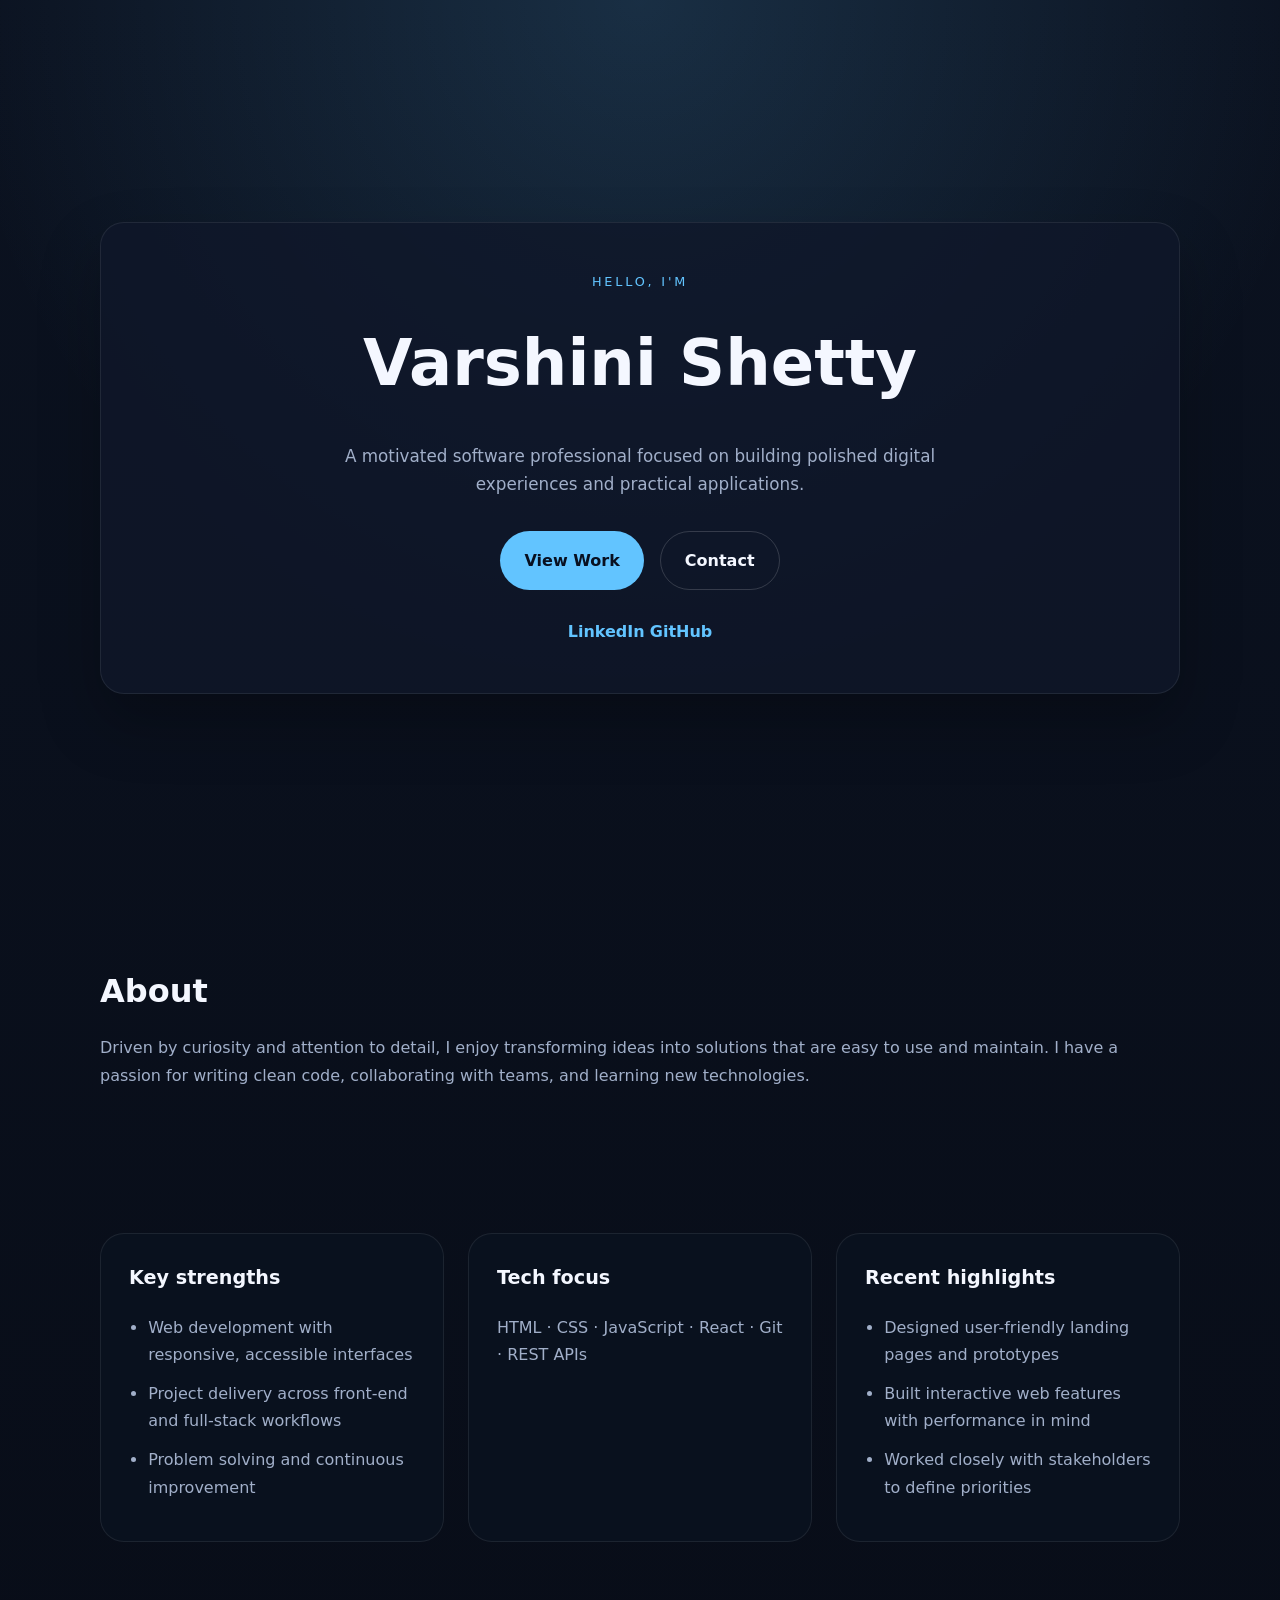
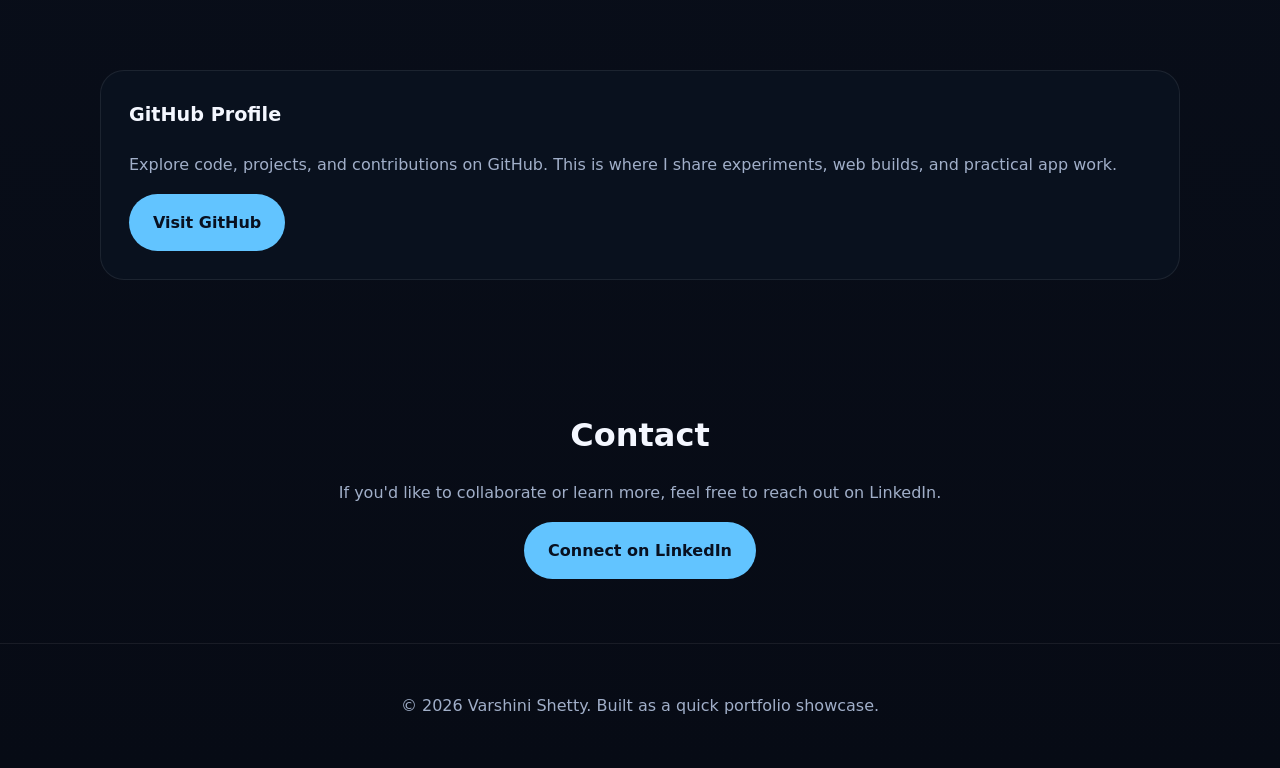
==== index.html @ b41bfc90 "Initial portfolio site" ====
<!DOCTYPE html>
<html lang="en">
<head>
  <meta charset="UTF-8" />
  <meta name="viewport" content="width=device-width, initial-scale=1.0" />
  <title>Varshini Shetty | Portfolio</title>
  <link rel="stylesheet" href="styles.css" />
</head>
<body>
  <header class="hero">
    <div class="container hero-content">
      <p class="eyebrow">Hello, I'm</p>
      <h1>Varshini Shetty</h1>
      <p class="hero-text">A motivated software professional focused on building polished digital experiences and practical applications.</p>
      <div class="hero-actions">
        <a class="button" href="#work">View Work</a>
        <a class="button button-secondary" href="#contact">Contact</a>
      </div>
      <div class="social-links">
        <a href="https://www.linkedin.com/in/varshini-shetty-b81585377/" target="_blank" rel="noreferrer">LinkedIn</a>
        <a href="https://github.com/varshinisd25-vsd" target="_blank" rel="noreferrer">GitHub</a>
      </div>
    </div>
  </header>
  <main>
    <section id="about" class="section container">
      <div class="Section-heading">
        <h2>About</h2>
      </div>
      <p>Driven by curiosity and attention to detail, I enjoy transforming ideas into solutions that are easy to use and maintain. I have a passion for writing clean code, collaborating with teams, and learning new technologies.</p>
    </section>
    <section id="work" class="section container card-grid">
      <div class="card">
        <h3>Key strengths</h3>
        <ul>
          <li>Web development with responsive, accessible interfaces</li>
          <li>Project delivery across front-end and full-stack workflows</li>
          <li>Problem solving and continuous improvement</li>
        </ul>
      </div>
      <div class="card">
        <h3>Tech focus</h3>
        <p>HTML · CSS · JavaScript · React · Git · REST APIs</p>
      </div>
      <div class="card">
        <h3>Recent highlights</h3>
        <ul>
          <li>Designed user-friendly landing pages and prototypes</li>
          <li>Built interactive web features with performance in mind</li>
          <li>Worked closely with stakeholders to define priorities</li>
        </ul>
      </div>
    </section>
    <section id="github" class="section container card-grid">
      <div class="card">
        <h3>GitHub Profile</h3>
        <p>Explore code, projects, and contributions on GitHub. This is where I share experiments, web builds, and practical app work.</p>
        <a class="button" href="https://github.com/varshinisd25-vsd" target="_blank" rel="noreferrer">Visit GitHub</a>
      </div>
    </section>
    <section id="contact" class="section container contact-section">
      <h2>Contact</h2>
      <p>If you'd like to collaborate or learn more, feel free to reach out on LinkedIn.</p>
      <a class="button" href="https://www.linkedin.com/in/varshini-shetty-b81585377/" target="_blank" rel="noreferrer">Connect on LinkedIn</a>
    </section>
  </main>
  <footer class="footer">
    <div class="container footer-content">
      <p>© 2026 Varshini Shetty. Built as a quick portfolio showcase.</p>
    </div>
  </footer>
</body>
</html>
---- styles.css ----
:root {
  --bg: #0b1220;
  --surface: #111b33;
  --surface-strong: #152245;
  --text: #f4f7ff;
  --muted: #a1afc9;
  --accent: #62c4ff;
  --radius: 24px;
  --shadow: 0 28px 60px rgba(0, 0, 0, 0.25);
}

* {
  box-sizing: border-box;
}

body {
  margin: 0;
  font-family: Inter, system-ui, -apple-system, BlinkMacSystemFont, "Segoe UI", sans-serif;
  background: radial-gradient(circle at top, rgba(98, 196, 255, 0.16), transparent 28%),
    linear-gradient(180deg, #0b1220 0%, #070b15 100%);
  color: var(--text);
  line-height: 1.7;
}

img {
  max-width: 100%;
}

.container {
  width: min(1080px, calc(100% - 2rem));
  margin: 0 auto;
}

.hero {
  min-height: 100vh;
  padding: 4rem 0 3rem;
  display: grid;
  place-items: center;
}

.hero-content {
  text-align: center;
  padding: 3rem 2rem;
  border: 1px solid rgba(255, 255, 255, 0.08);
  border-radius: var(--radius);
  background: rgba(15, 23, 42, 0.8);
  box-shadow: var(--shadow);
}

.eyebrow {
  margin: 0 0 1rem;
  color: var(--accent);
  text-transform: uppercase;
  letter-spacing: 0.22em;
  font-size: 0.8rem;
}

h1 {
  margin: 0;
  font-size: clamp(2.8rem, 5vw, 4.5rem);
}

.hero-text {
  max-width: 40rem;
  margin: 1.5rem auto 2rem;
  color: var(--muted);
  font-size: 1.05rem;
}

.hero-actions {
  display: flex;
  flex-wrap: wrap;
  justify-content: center;
  gap: 1rem;
}

.button {
  display: inline-flex;
  align-items: center;
  justify-content: center;
  padding: 0.95rem 1.5rem;
  border-radius: 999px;
  background: var(--accent);
  color: #081020;
  font-weight: 700;
  text-decoration: none;
  transition: transform 0.2s ease, box-shadow 0.2s ease;
}

.button:hover {
  transform: translateY(-1px);
  box-shadow: 0 18px 30px rgba(98, 196, 255, 0.25);
}

.button-secondary {
  background: transparent;
  color: var(--text);
  border: 1px solid rgba(255, 255, 255, 0.16);
}

.social-links {
  margin-top: 1.7rem;
}

.social-links a {
  color: var(--accent);
  text-decoration: none;
  font-weight: 600;
}

.section {
  padding: 4rem 0;
}

.Section-heading h2,
.contact-section h2 {
  margin: 0 0 1rem;
  font-size: 2rem;
}

.section p,
.card p,
.card ul {
  font-size: 1rem;
  color: var(--muted);
}

.card-grid {
  display: grid;
  grid-template-columns: repeat(auto-fit, minmax(220px, 1fr));
  gap: 1.5rem;
}

.card {
  padding: 1.75rem;
  border-radius: var(--radius);
  border: 1px solid rgba(255, 255, 255, 0.08);
  background: rgba(11, 18, 32, 0.9);
}

.card h3 {
  margin-top: 0;
  font-size: 1.2rem;
}

.card ul {
  margin: 1rem 0 0;
  padding-left: 1.2rem;
}

.card li {
  margin-bottom: 0.75rem;
}

.contact-section {
  text-align: center;
}

.footer {
  padding: 2rem 0;
  border-top: 1px solid rgba(255, 255, 255, 0.07);
}

.footer-content {
  display: flex;
  justify-content: center;
  color: var(--muted);
}

@media (max-width: 640px) {
  .hero-content {
    padding: 2rem 1.3rem;
  }
}
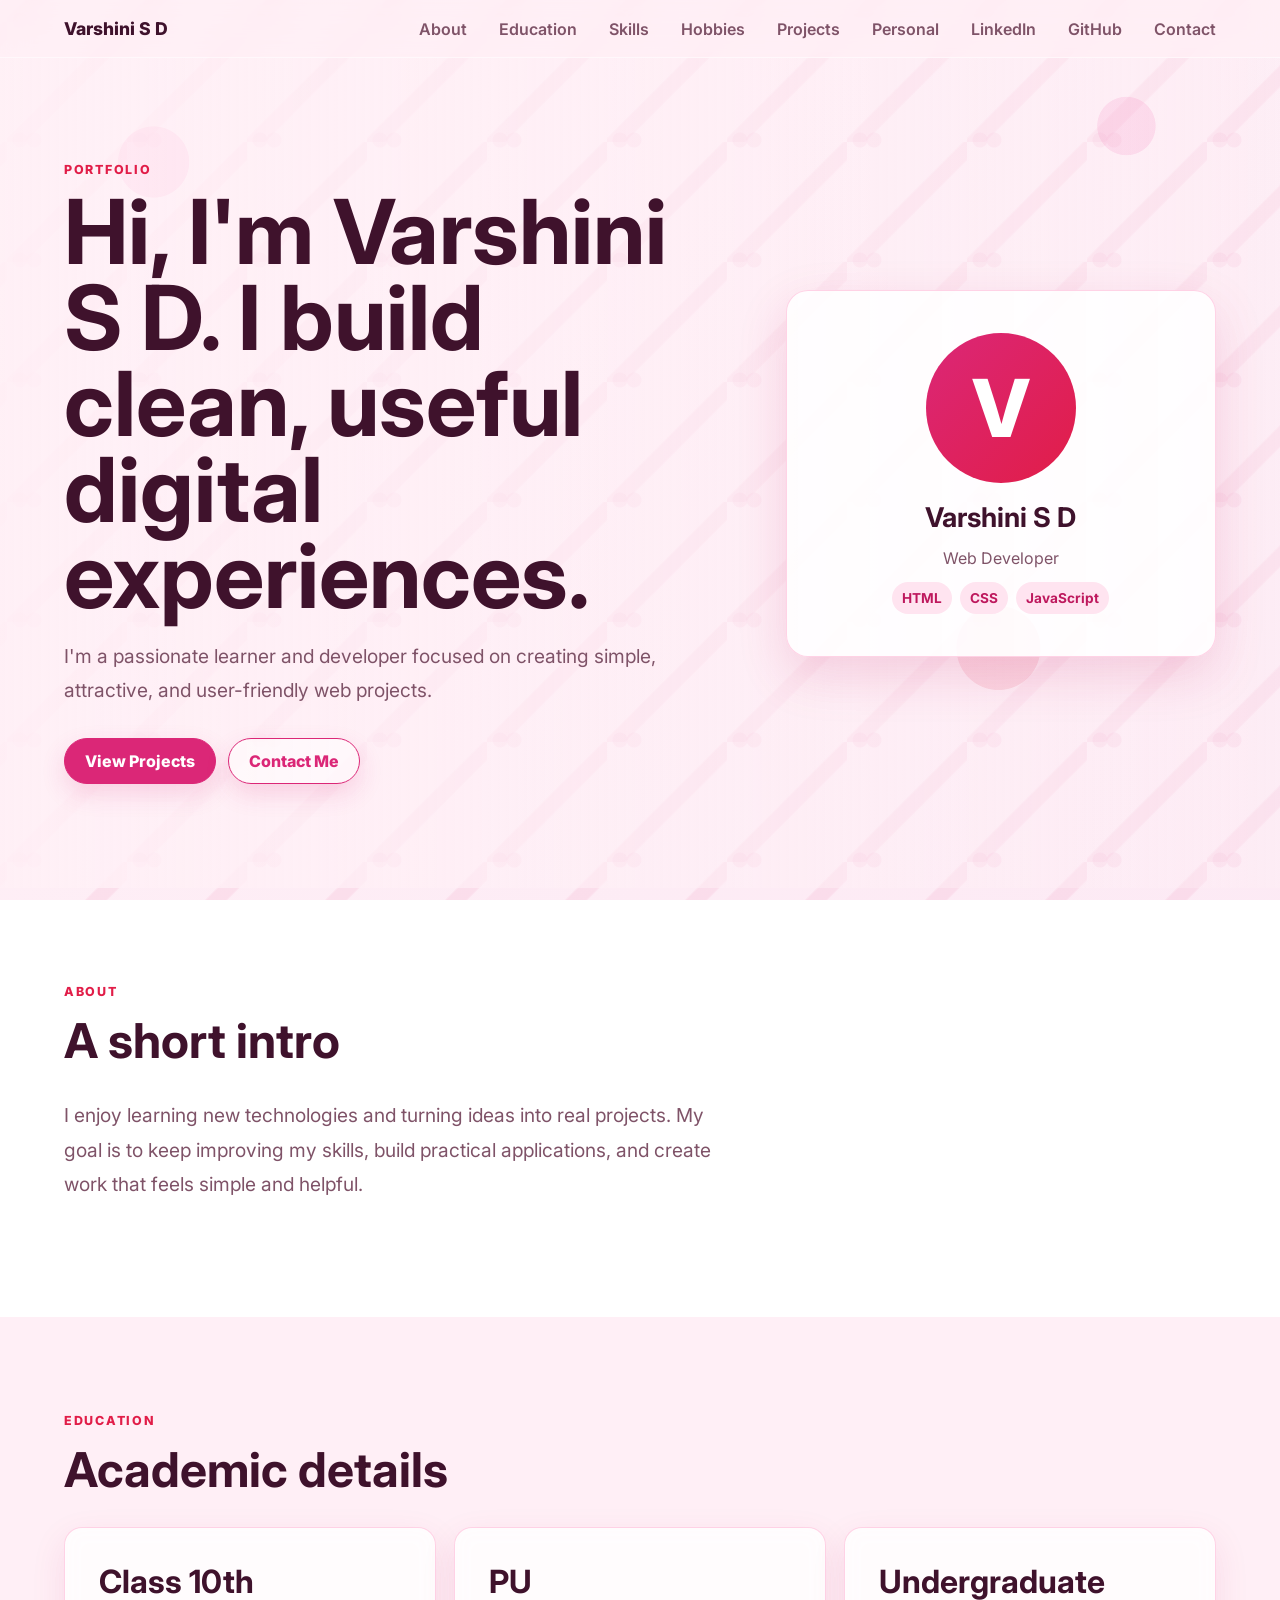
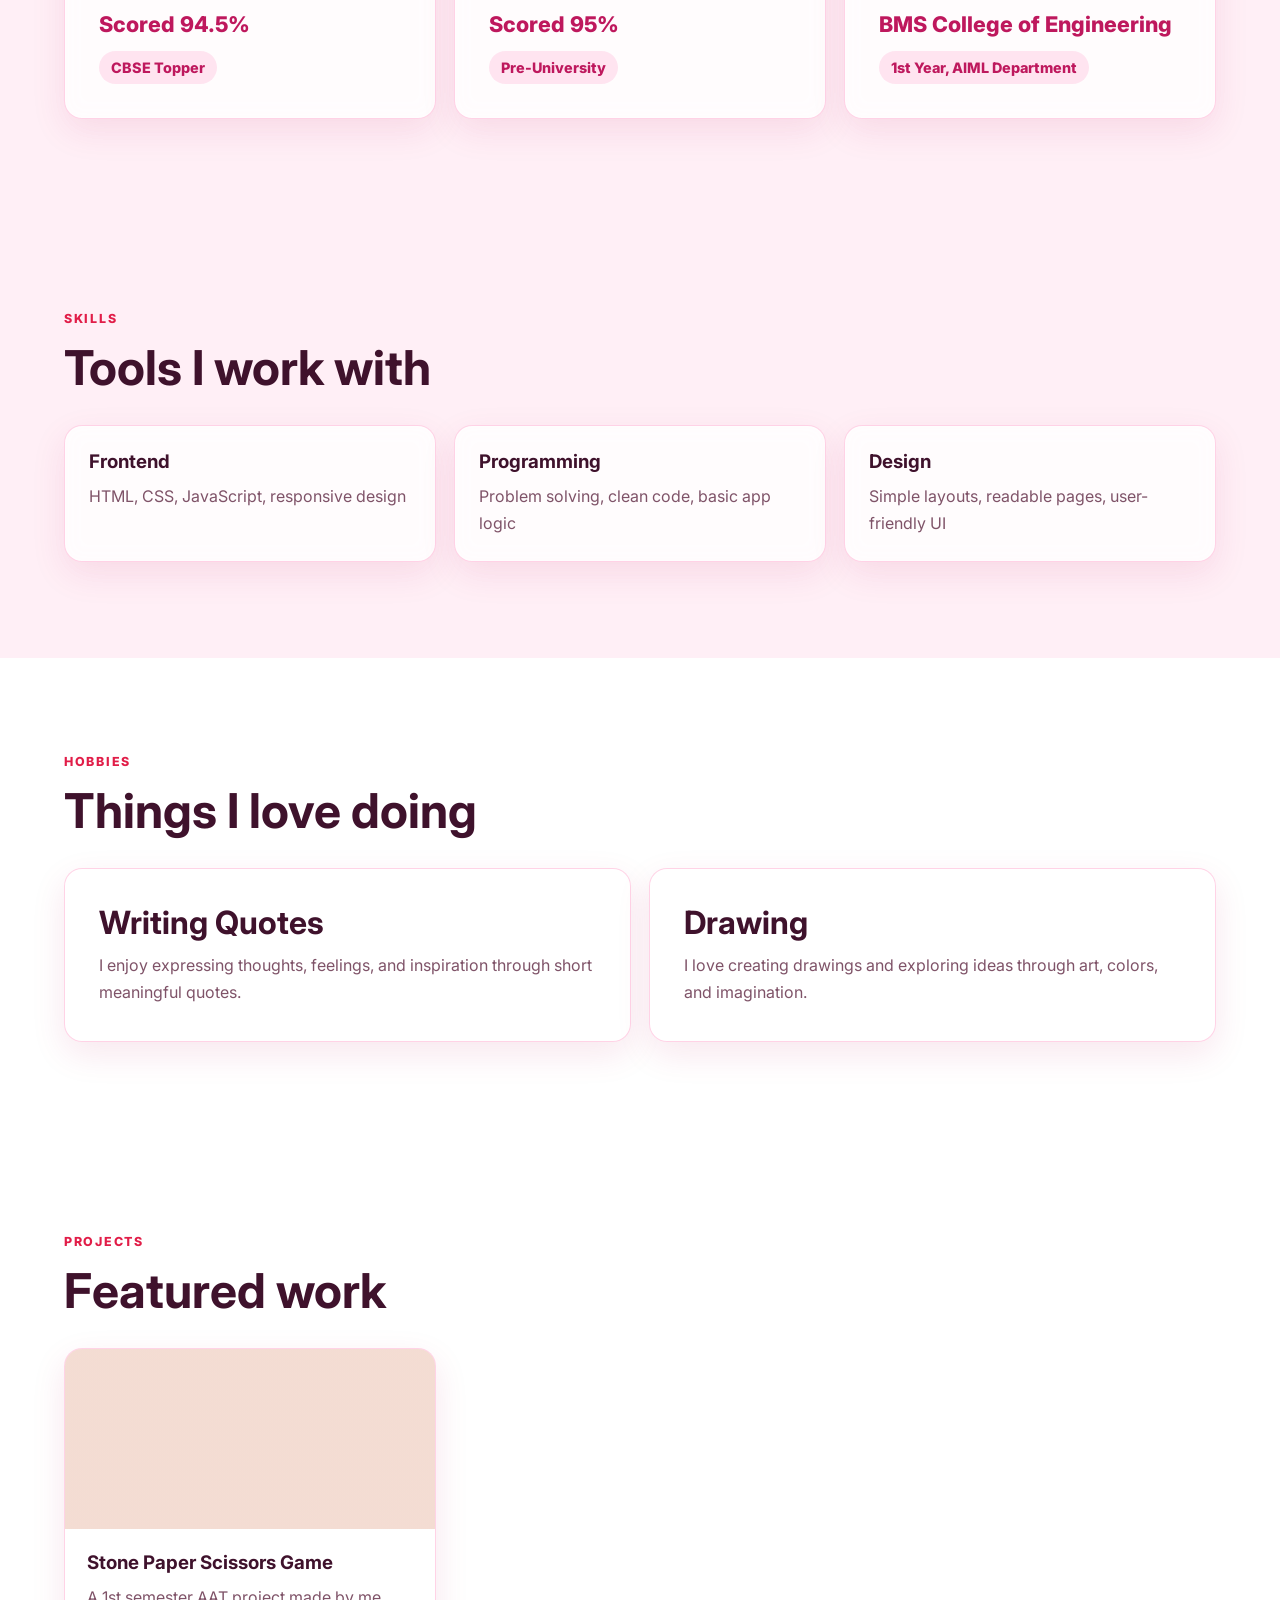
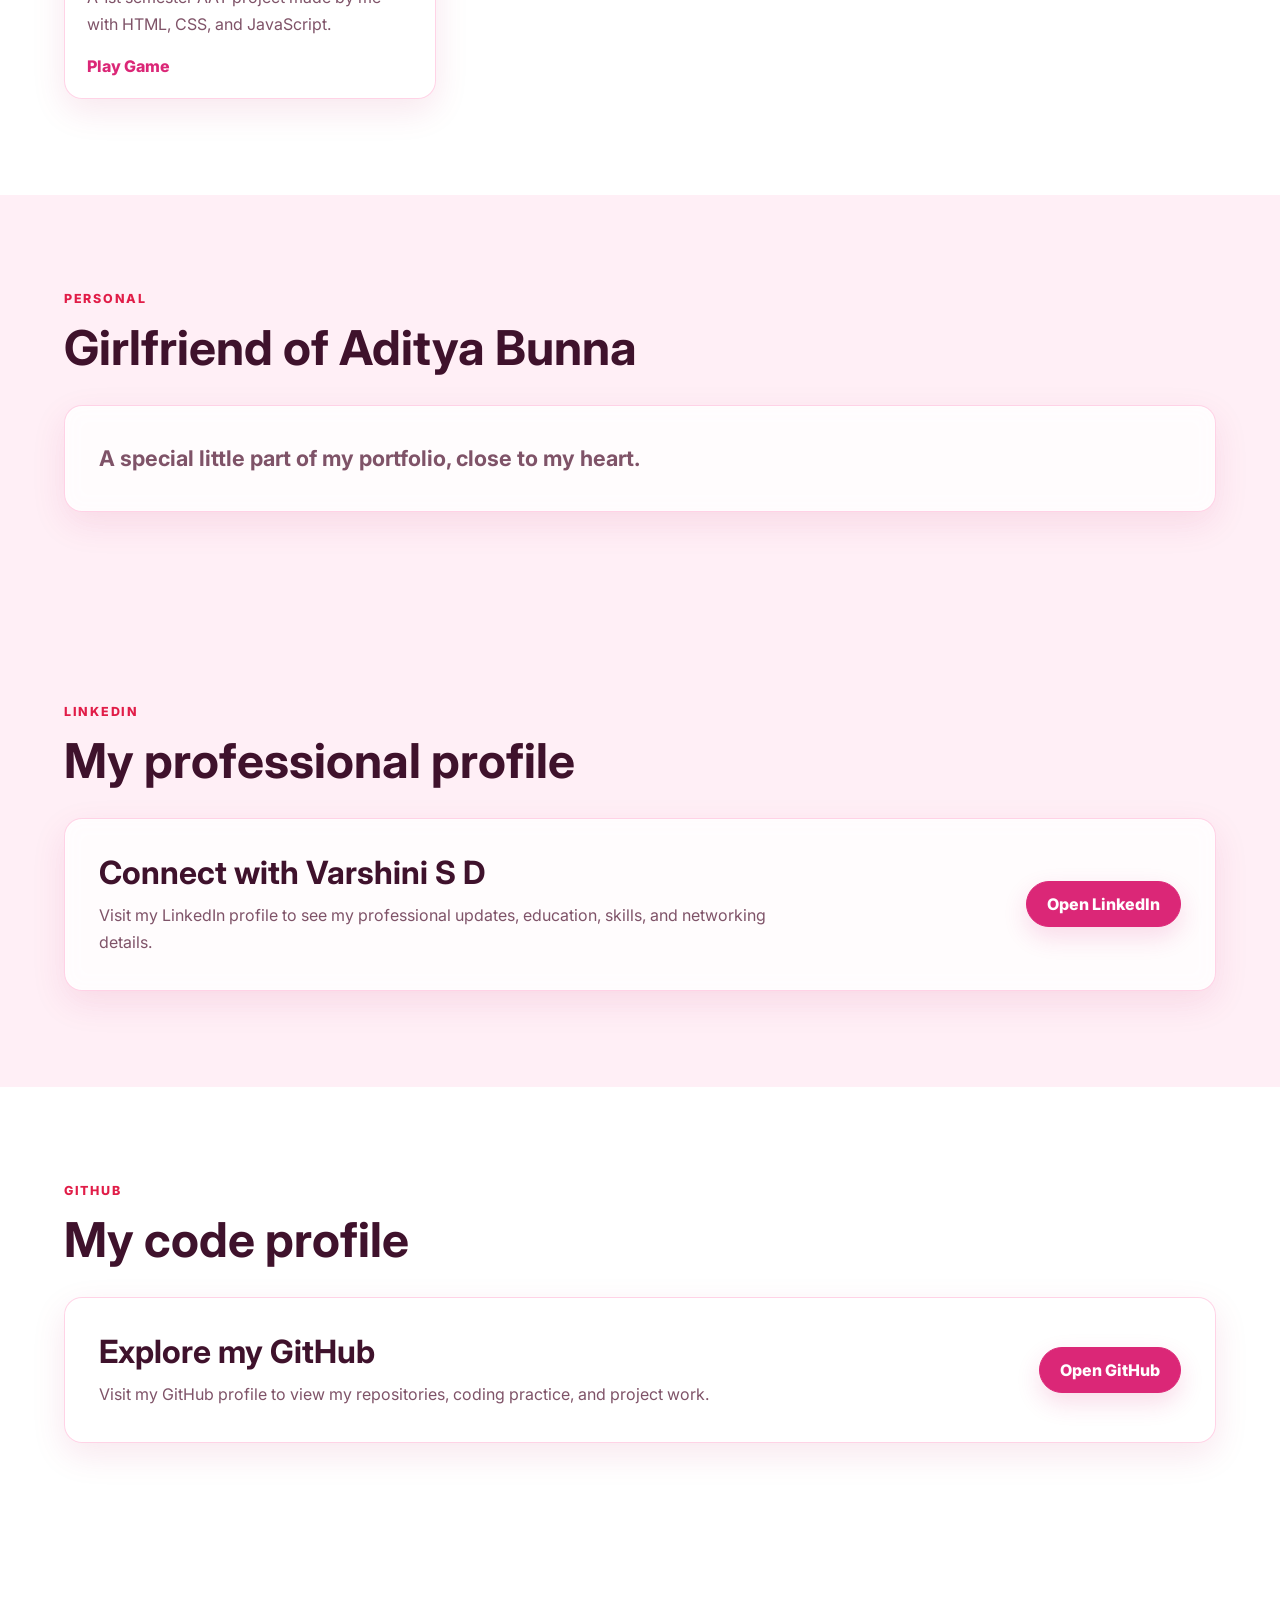
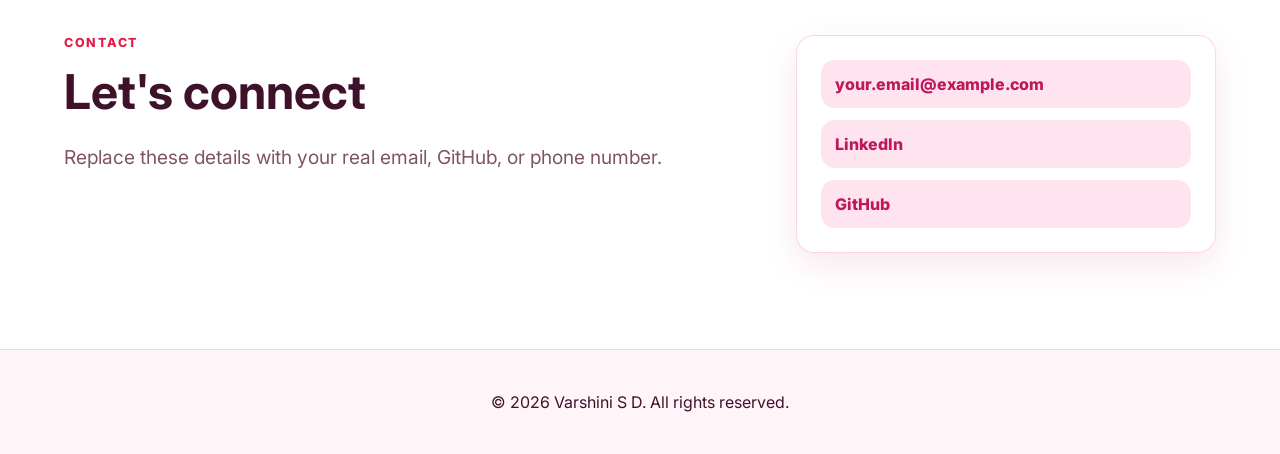
==== commit d096fdfd: "Add portfolio website" ====
--- a/index.html
+++ b/index.html
@@ -3,71 +3,213 @@
 <head>
   <meta charset="UTF-8" />
   <meta name="viewport" content="width=device-width, initial-scale=1.0" />
-  <title>Varshini Shetty | Portfolio</title>
+  <title>Varshini S D | Portfolio</title>
+  <link rel="preconnect" href="https://fonts.googleapis.com">
+  <link rel="preconnect" href="https://fonts.gstatic.com" crossorigin>
+  <link href="https://fonts.googleapis.com/css2?family=Inter:wght@400;500;600;700;800&display=swap" rel="stylesheet">
   <link rel="stylesheet" href="styles.css" />
 </head>
 <body>
-  <header class="hero">
-    <div class="container hero-content">
-      <p class="eyebrow">Hello, I'm</p>
-      <h1>Varshini Shetty</h1>
-      <p class="hero-text">A motivated software professional focused on building polished digital experiences and practical applications.</p>
-      <div class="hero-actions">
-        <a class="button" href="#work">View Work</a>
-        <a class="button button-secondary" href="#contact">Contact</a>
-      </div>
-      <div class="social-links">
-        <a href="https://www.linkedin.com/in/varshini-shetty-b81585377/" target="_blank" rel="noreferrer">LinkedIn</a>
+  <header class="site-header">
+    <a class="logo" href="#home">Varshini S D</a>
+    <nav class="nav" aria-label="Main navigation">
+      <a href="#about">About</a>
+      <a href="#education">Education</a>
+      <a href="#skills">Skills</a>
+      <a href="#hobbies">Hobbies</a>
+      <a href="#projects">Projects</a>
+      <a href="#personal">Personal</a>
+      <a href="#linkedin">LinkedIn</a>
+      <a href="#github">GitHub</a>
+      <a href="#contact">Contact</a>
+    </nav>
+  </header>
+
+  <main>
+    <section id="home" class="hero">
+      <div class="hero-content">
+        <p class="eyebrow">Portfolio</p>
+        <h1>Hi, I'm Varshini S D. I build clean, useful digital experiences.</h1>
+        <p class="hero-text">
+          I'm a passionate learner and developer focused on creating simple,
+          attractive, and user-friendly web projects.
+        </p>
+        <div class="hero-actions">
+          <a class="button primary" href="#projects">View Projects</a>
+          <a class="button secondary" href="#contact">Contact Me</a>
+        </div>
+      </div>
+      <div class="profile-panel" aria-label="Profile summary">
+        <div class="avatar">V</div>
+        <h2>Varshini S D</h2>
+        <p>Web Developer</p>
+        <div class="profile-tags">
+          <span>HTML</span>
+          <span>CSS</span>
+          <span>JavaScript</span>
+        </div>
+      </div>
+    </section>
+
+    <section id="about" class="section">
+      <div class="section-heading">
+        <p class="eyebrow">About</p>
+        <h2>A short intro</h2>
+      </div>
+      <p class="section-copy">
+        I enjoy learning new technologies and turning ideas into real projects.
+        My goal is to keep improving my skills, build practical applications,
+        and create work that feels simple and helpful.
+      </p>
+    </section>
+
+    <section id="education" class="section muted education-section">
+      <div class="section-heading">
+        <p class="eyebrow">Education</p>
+        <h2>Academic details</h2>
+      </div>
+      <div class="education-grid">
+        <article class="education-card">
+          <h3>Class 10th</h3>
+          <p>Scored 94.5%</p>
+          <span>CBSE Topper</span>
+        </article>
+        <article class="education-card">
+          <h3>PU</h3>
+          <p>Scored 95%</p>
+          <span>Pre-University</span>
+        </article>
+        <article class="education-card">
+          <h3>Undergraduate</h3>
+          <p>BMS College of Engineering</p>
+          <span>1st Year, AIML Department</span>
+        </article>
+      </div>
+    </section>
+
+    <section id="skills" class="section muted">
+      <div class="section-heading">
+        <p class="eyebrow">Skills</p>
+        <h2>Tools I work with</h2>
+      </div>
+      <div class="skill-grid">
+        <article>
+          <h3>Frontend</h3>
+          <p>HTML, CSS, JavaScript, responsive design</p>
+        </article>
+        <article>
+          <h3>Programming</h3>
+          <p>Problem solving, clean code, basic app logic</p>
+        </article>
+        <article>
+          <h3>Design</h3>
+          <p>Simple layouts, readable pages, user-friendly UI</p>
+        </article>
+      </div>
+    </section>
+
+    <section id="hobbies" class="section hobbies-section">
+      <div class="section-heading">
+        <p class="eyebrow">Hobbies</p>
+        <h2>Things I love doing</h2>
+      </div>
+      <div class="hobby-grid">
+        <article class="hobby-card">
+          <h3>Writing Quotes</h3>
+          <p>I enjoy expressing thoughts, feelings, and inspiration through short meaningful quotes.</p>
+        </article>
+        <article class="hobby-card">
+          <h3>Drawing</h3>
+          <p>I love creating drawings and exploring ideas through art, colors, and imagination.</p>
+        </article>
+      </div>
+    </section>
+
+    <section id="projects" class="section">
+      <div class="section-heading">
+        <p class="eyebrow">Projects</p>
+        <h2>Featured work</h2>
+      </div>
+      <div class="project-grid">
+        <article class="project-card">
+          <div class="project-image project-two"></div>
+          <div class="project-body">
+            <h3>Stone Paper Scissors Game</h3>
+            <p>A 1st semester AAT project made by me with HTML, CSS, and JavaScript.</p>
+            <a href="stone-paper-scissors.html">Play Game</a>
+          </div>
+        </article>
+      </div>
+    </section>
+
+    <section id="personal" class="section muted personal-section">
+      <div class="section-heading">
+        <p class="eyebrow">Personal</p>
+        <h2>Girlfriend of Aditya Bunna</h2>
+      </div>
+      <div class="personal-card">
+        <p>A special little part of my portfolio, close to my heart.</p>
+      </div>
+    </section>
+
+    <section id="linkedin" class="section muted linkedin-section">
+      <div class="section-heading">
+        <p class="eyebrow">LinkedIn</p>
+        <h2>My professional profile</h2>
+      </div>
+      <div class="linkedin-card">
+        <div>
+          <h3>Connect with Varshini S D</h3>
+          <p>
+            Visit my LinkedIn profile to see my professional updates, education,
+            skills, and networking details.
+          </p>
+        </div>
+        <a class="button primary" href="https://www.linkedin.com/in/varshini-shetty-b81585377?utm_source=share_via&utm_content=profile&utm_medium=member_android" target="_blank" rel="noreferrer">
+          Open LinkedIn
+        </a>
+      </div>
+    </section>
+
+    <section id="github" class="section github-section">
+      <div class="section-heading">
+        <p class="eyebrow">GitHub</p>
+        <h2>My code profile</h2>
+      </div>
+      <div class="social-card">
+        <div>
+          <h3>Explore my GitHub</h3>
+          <p>
+            Visit my GitHub profile to view my repositories, coding practice,
+            and project work.
+          </p>
+        </div>
+        <a class="button primary" href="https://github.com/varshinisd25-vsd" target="_blank" rel="noreferrer">
+          Open GitHub
+        </a>
+      </div>
+    </section>
+
+    <section id="contact" class="section contact-section">
+      <div>
+        <p class="eyebrow">Contact</p>
+        <h2>Let's connect</h2>
+        <p class="section-copy">
+          Replace these details with your real email, GitHub, or phone number.
+        </p>
+      </div>
+      <div class="contact-card">
+        <a href="mailto:your.email@example.com">your.email@example.com</a>
+        <a href="https://www.linkedin.com/in/varshini-shetty-b81585377?utm_source=share_via&utm_content=profile&utm_medium=member_android" target="_blank" rel="noreferrer">LinkedIn</a>
         <a href="https://github.com/varshinisd25-vsd" target="_blank" rel="noreferrer">GitHub</a>
       </div>
-    </div>
-  </header>
-  <main>
-    <section id="about" class="section container">
-      <div class="Section-heading">
-        <h2>About</h2>
-      </div>
-      <p>Driven by curiosity and attention to detail, I enjoy transforming ideas into solutions that are easy to use and maintain. I have a passion for writing clean code, collaborating with teams, and learning new technologies.</p>
-    </section>
-    <section id="work" class="section container card-grid">
-      <div class="card">
-        <h3>Key strengths</h3>
-        <ul>
-          <li>Web development with responsive, accessible interfaces</li>
-          <li>Project delivery across front-end and full-stack workflows</li>
-          <li>Problem solving and continuous improvement</li>
-        </ul>
-      </div>
-      <div class="card">
-        <h3>Tech focus</h3>
-        <p>HTML · CSS · JavaScript · React · Git · REST APIs</p>
-      </div>
-      <div class="card">
-        <h3>Recent highlights</h3>
-        <ul>
-          <li>Designed user-friendly landing pages and prototypes</li>
-          <li>Built interactive web features with performance in mind</li>
-          <li>Worked closely with stakeholders to define priorities</li>
-        </ul>
-      </div>
-    </section>
-    <section id="github" class="section container card-grid">
-      <div class="card">
-        <h3>GitHub Profile</h3>
-        <p>Explore code, projects, and contributions on GitHub. This is where I share experiments, web builds, and practical app work.</p>
-        <a class="button" href="https://github.com/varshinisd25-vsd" target="_blank" rel="noreferrer">Visit GitHub</a>
-      </div>
-    </section>
-    <section id="contact" class="section container contact-section">
-      <h2>Contact</h2>
-      <p>If you'd like to collaborate or learn more, feel free to reach out on LinkedIn.</p>
-      <a class="button" href="https://www.linkedin.com/in/varshini-shetty-b81585377/" target="_blank" rel="noreferrer">Connect on LinkedIn</a>
     </section>
   </main>
-  <footer class="footer">
-    <div class="container footer-content">
-      <p>© 2026 Varshini Shetty. Built as a quick portfolio showcase.</p>
-    </div>
+
+  <footer>
+    <p>&copy; <span id="year"></span> Varshini S D. All rights reserved.</p>
   </footer>
+
+  <script src="script.js"></script>
 </body>
 </html>
--- a/styles.css
+++ b/styles.css
@@ -1,174 +1,537 @@
 :root {
-  --bg: #0b1220;
-  --surface: #111b33;
-  --surface-strong: #152245;
-  --text: #f4f7ff;
-  --muted: #a1afc9;
-  --accent: #62c4ff;
-  --radius: 24px;
-  --shadow: 0 28px 60px rgba(0, 0, 0, 0.25);
+  --bg: #fff0f6;
+  --text: #3f122c;
+  --muted: #7f5368;
+  --line: rgba(255, 182, 213, 0.6);
+  --primary: #db2777;
+  --primary-dark: #be185d;
+  --accent: #e11d48;
+  --card: rgba(255, 255, 255, 0.88);
+  --shadow: 0 18px 50px rgba(190, 24, 93, 0.16);
 }
 
 * {
   box-sizing: border-box;
 }
 
+* {
+  transition:
+    background-color 0.25s ease,
+    border-color 0.25s ease,
+    box-shadow 0.25s ease,
+    color 0.25s ease,
+    transform 0.25s ease;
+}
+
+html {
+  scroll-behavior: smooth;
+  cursor: url("data:image/svg+xml,%3Csvg xmlns='http://www.w3.org/2000/svg' width='28' height='28' viewBox='0 0 28 28'%3E%3Cpath fill='%23db2777' stroke='white' stroke-width='1.5' d='M5 3l15 9-7 2 4 8-3 2-4-8-5 5z'/%3E%3Ccircle cx='20' cy='7' r='4' fill='%23fb7185' stroke='white' stroke-width='1.2'/%3E%3C/svg%3E") 5 3, auto;
+}
+
 body {
   margin: 0;
-  font-family: Inter, system-ui, -apple-system, BlinkMacSystemFont, "Segoe UI", sans-serif;
-  background: radial-gradient(circle at top, rgba(98, 196, 255, 0.16), transparent 28%),
-    linear-gradient(180deg, #0b1220 0%, #070b15 100%);
+  font-family: "Inter", Arial, sans-serif;
   color: var(--text);
-  line-height: 1.7;
-}
-
-img {
-  max-width: 100%;
-}
-
-.container {
-  width: min(1080px, calc(100% - 2rem));
-  margin: 0 auto;
+  background:
+    radial-gradient(circle at 12% 18%, rgba(255, 77, 166, 0.28) 0 2.2rem, transparent 2.25rem),
+    radial-gradient(circle at 88% 14%, rgba(244, 114, 182, 0.26) 0 1.8rem, transparent 1.85rem),
+    radial-gradient(circle at 78% 72%, rgba(225, 29, 72, 0.2) 0 2.6rem, transparent 2.65rem),
+    linear-gradient(135deg, rgba(255, 240, 246, 0.94), rgba(252, 231, 243, 0.88)),
+    url("https://images.unsplash.com/photo-1518199266791-5375a83190b7?auto=format&fit=crop&w=1800&q=85");
+  background-attachment: fixed;
+  background-position: center;
+  background-size: cover;
+}
+
+body::before {
+  content: "";
+  position: fixed;
+  inset: 0;
+  z-index: -1;
+  pointer-events: none;
+  opacity: 0.4;
+  background-image:
+    radial-gradient(circle at 20px 20px, rgba(219, 39, 119, 0.18) 0 7px, transparent 8px),
+    radial-gradient(circle at 34px 20px, rgba(219, 39, 119, 0.18) 0 7px, transparent 8px),
+    linear-gradient(135deg, transparent 0 48%, rgba(219, 39, 119, 0.18) 49% 57%, transparent 58%);
+  background-size: 120px 120px;
+  background-position: 0 0, 0 0, 7px 22px;
+}
+
+a {
+  color: inherit;
+  text-decoration: none;
+}
+
+a,
+button,
+.button,
+.contact-card a,
+.project-body a {
+  cursor: url("data:image/svg+xml,%3Csvg xmlns='http://www.w3.org/2000/svg' width='30' height='30' viewBox='0 0 30 30'%3E%3Cpath fill='%23be185d' stroke='white' stroke-width='1.5' d='M4 3l17 10-8 2 5 9-4 2-5-9-5 6z'/%3E%3Cpath fill='%23fb7185' stroke='white' stroke-width='1.1' d='M22 5c-1.3-2-4.6-.9-4.6 1.7 0 2.2 4.6 5 4.6 5s4.6-2.8 4.6-5C26.6 4.1 23.3 3 22 5z'/%3E%3C/svg%3E") 4 3, pointer;
+}
+
+.site-header {
+  position: sticky;
+  top: 0;
+  z-index: 10;
+  display: flex;
+  align-items: center;
+  justify-content: space-between;
+  padding: 18px clamp(18px, 5vw, 72px);
+  border-bottom: 1px solid rgba(255, 255, 255, 0.55);
+  background: rgba(255, 240, 246, 0.82);
+  backdrop-filter: blur(14px);
+}
+
+.logo {
+  font-size: 1.1rem;
+  font-weight: 800;
+}
+
+.nav {
+  display: flex;
+  gap: clamp(14px, 3vw, 32px);
+  color: var(--muted);
+  font-weight: 600;
+}
+
+.nav a:hover {
+  color: var(--primary);
 }
 
 .hero {
-  min-height: 100vh;
-  padding: 4rem 0 3rem;
+  min-height: calc(100vh - 70px);
   display: grid;
-  place-items: center;
+  grid-template-columns: minmax(0, 1.2fr) minmax(280px, 0.8fr);
+  align-items: center;
+  gap: clamp(28px, 6vw, 80px);
+  padding: clamp(56px, 8vw, 110px) clamp(18px, 5vw, 72px);
+  background:
+    linear-gradient(90deg, rgba(255, 240, 246, 0.88), rgba(255, 240, 246, 0.32));
 }
 
 .hero-content {
-  text-align: center;
-  padding: 3rem 2rem;
-  border: 1px solid rgba(255, 255, 255, 0.08);
-  border-radius: var(--radius);
-  background: rgba(15, 23, 42, 0.8);
-  box-shadow: var(--shadow);
+  max-width: 780px;
 }
 
 .eyebrow {
-  margin: 0 0 1rem;
+  margin: 0 0 12px;
   color: var(--accent);
+  font-size: 0.78rem;
+  font-weight: 800;
+  letter-spacing: 0.14em;
   text-transform: uppercase;
-  letter-spacing: 0.22em;
-  font-size: 0.8rem;
+}
+
+h1,
+h2,
+h3,
+p {
+  overflow-wrap: anywhere;
 }
 
 h1 {
   margin: 0;
-  font-size: clamp(2.8rem, 5vw, 4.5rem);
-}
-
-.hero-text {
-  max-width: 40rem;
-  margin: 1.5rem auto 2rem;
-  color: var(--muted);
-  font-size: 1.05rem;
+  max-width: 740px;
+  font-size: clamp(2.4rem, 7vw, 5.8rem);
+  line-height: 0.96;
+  letter-spacing: 0;
+}
+
+.hero-text,
+.section-copy {
+  max-width: 670px;
+  color: var(--muted);
+  font-size: clamp(1rem, 2vw, 1.2rem);
+  line-height: 1.8;
 }
 
 .hero-actions {
   display: flex;
   flex-wrap: wrap;
-  justify-content: center;
-  gap: 1rem;
+  gap: 12px;
+  margin-top: 30px;
 }
 
 .button {
   display: inline-flex;
   align-items: center;
   justify-content: center;
-  padding: 0.95rem 1.5rem;
+  min-height: 46px;
+  padding: 0 20px;
+  border: 1px solid var(--primary);
   border-radius: 999px;
-  background: var(--accent);
-  color: #081020;
+  font-weight: 800;
+  box-shadow: 0 10px 24px rgba(219, 39, 119, 0.16);
+}
+
+.button.primary {
+  color: #fff;
+  background: var(--primary);
+}
+
+.button.primary:hover {
+  background: var(--primary-dark);
+  box-shadow: 0 16px 34px rgba(190, 24, 93, 0.28);
+  transform: translateY(-3px);
+}
+
+.button.secondary {
+  color: var(--primary);
+  background: rgba(255, 255, 255, 0.54);
+}
+
+.button.secondary:hover {
+  background: #fff;
+  box-shadow: 0 16px 34px rgba(190, 24, 93, 0.16);
+  transform: translateY(-3px);
+}
+
+.profile-panel {
+  display: grid;
+  justify-items: center;
+  gap: 14px;
+  padding: clamp(28px, 5vw, 42px);
+  border: 1px solid var(--line);
+  border-radius: 22px;
+  background: var(--card);
+  box-shadow: var(--shadow);
+  text-align: center;
+}
+
+.profile-panel:hover {
+  box-shadow: 0 24px 70px rgba(190, 24, 93, 0.24);
+  transform: translateY(-6px);
+}
+
+.avatar {
+  display: grid;
+  place-items: center;
+  width: clamp(104px, 18vw, 150px);
+  aspect-ratio: 1;
+  border-radius: 50%;
+  color: #fff;
+  background: linear-gradient(135deg, var(--primary), var(--accent));
+  font-size: clamp(3rem, 8vw, 5rem);
+  font-weight: 800;
+}
+
+.profile-panel h2 {
+  margin: 4px 0 0;
+  font-size: 1.7rem;
+}
+
+.profile-panel p {
+  margin: 0;
+  color: var(--muted);
+}
+
+.profile-tags {
+  display: flex;
+  flex-wrap: wrap;
+  justify-content: center;
+  gap: 8px;
+}
+
+.profile-tags span {
+  padding: 8px 10px;
+  border-radius: 999px;
+  color: var(--primary-dark);
+  background: #ffe4f0;
+  font-size: 0.85rem;
   font-weight: 700;
-  text-decoration: none;
-  transition: transform 0.2s ease, box-shadow 0.2s ease;
-}
-
-.button:hover {
-  transform: translateY(-1px);
-  box-shadow: 0 18px 30px rgba(98, 196, 255, 0.25);
-}
-
-.button-secondary {
-  background: transparent;
+}
+
+.profile-tags span:hover {
+  background: #ffd1e6;
+  transform: translateY(-2px);
+}
+
+.section {
+  padding: clamp(58px, 8vw, 96px) clamp(18px, 5vw, 72px);
+}
+
+.section.muted {
+  background: rgba(255, 228, 240, 0.58);
+  backdrop-filter: blur(8px);
+}
+
+.section-heading {
+  margin-bottom: 28px;
+}
+
+.section h2 {
+  margin: 0;
+  font-size: clamp(1.8rem, 4vw, 3rem);
+}
+
+.education-grid,
+.skill-grid,
+.hobby-grid,
+.project-grid {
+  display: grid;
+  grid-template-columns: repeat(3, minmax(0, 1fr));
+  gap: 18px;
+}
+
+.skill-grid article,
+.education-card,
+.hobby-card,
+.project-card,
+.personal-card,
+.linkedin-card,
+.social-card,
+.contact-card {
+  border: 1px solid var(--line);
+  border-radius: 18px;
+  background: var(--card);
+  backdrop-filter: blur(10px);
+  box-shadow: 0 12px 34px rgba(190, 24, 93, 0.1);
+}
+
+.skill-grid article:hover,
+.education-card:hover,
+.hobby-card:hover,
+.project-card:hover,
+.personal-card:hover,
+.linkedin-card:hover,
+.social-card:hover,
+.contact-card:hover {
+  border-color: rgba(219, 39, 119, 0.42);
+  box-shadow: 0 22px 54px rgba(190, 24, 93, 0.2);
+  transform: translateY(-6px);
+}
+
+.skill-grid article {
+  padding: 24px;
+}
+
+.hobby-grid {
+  grid-template-columns: repeat(2, minmax(0, 1fr));
+}
+
+.hobby-card {
+  padding: clamp(22px, 4vw, 34px);
+}
+
+.hobby-card h3 {
+  margin: 0 0 10px;
+  font-size: clamp(1.3rem, 3vw, 2rem);
+}
+
+.hobby-card p {
+  margin: 0;
+  color: var(--muted);
+  line-height: 1.7;
+}
+
+.education-card {
+  padding: clamp(22px, 4vw, 34px);
+}
+
+.education-card h3 {
+  margin: 0 0 10px;
+  font-size: clamp(1.3rem, 3vw, 2rem);
+}
+
+.education-card p {
+  margin: 0;
+  color: var(--primary-dark);
+  font-size: clamp(1.1rem, 2vw, 1.35rem);
+  font-weight: 800;
+}
+
+.education-card span {
+  display: inline-flex;
+  margin-top: 14px;
+  padding: 8px 12px;
+  border-radius: 999px;
+  color: var(--primary-dark);
+  background: #ffe4f0;
+  font-size: 0.9rem;
+  font-weight: 800;
+}
+
+.skill-grid h3,
+.project-body h3 {
+  margin: 0 0 10px;
+}
+
+.skill-grid p,
+.project-body p {
+  margin: 0;
+  color: var(--muted);
+  line-height: 1.7;
+}
+
+.project-card {
+  overflow: hidden;
+}
+
+.project-image {
+  min-height: 180px;
+  background-size: cover;
+  background-position: center;
+}
+
+.project-card:hover .project-image {
+  transform: scale(1.05);
+}
+
+.project-one {
+  background:
+    linear-gradient(rgba(15, 118, 110, 0.2), rgba(15, 118, 110, 0.2)),
+    url("https://images.unsplash.com/photo-1498050108023-c5249f4df085?auto=format&fit=crop&w=900&q=80");
+}
+
+.project-two {
+  background:
+    linear-gradient(rgba(194, 65, 12, 0.18), rgba(194, 65, 12, 0.18)),
+    url("https://images.unsplash.com/photo-1515879218367-8466d910aaa4?auto=format&fit=crop&w=900&q=80");
+}
+
+.project-three {
+  background:
+    linear-gradient(rgba(31, 41, 51, 0.12), rgba(31, 41, 51, 0.12)),
+    url("https://images.unsplash.com/photo-1558655146-9f40138edfeb?auto=format&fit=crop&w=900&q=80");
+}
+
+.project-body {
+  padding: 22px;
+}
+
+.project-body a {
+  display: inline-flex;
+  margin-top: 18px;
+  color: var(--primary);
+  font-weight: 800;
+}
+
+.project-body a:hover {
+  color: var(--primary-dark);
+  transform: translateX(4px);
+}
+
+.personal-card {
+  padding: clamp(22px, 4vw, 34px);
+  color: var(--muted);
+  font-size: clamp(1.1rem, 2vw, 1.35rem);
+  font-weight: 700;
+  line-height: 1.7;
+}
+
+.personal-card p {
+  margin: 0;
+}
+
+.linkedin-card,
+.social-card {
+  display: flex;
+  align-items: center;
+  justify-content: space-between;
+  gap: 24px;
+  padding: clamp(22px, 4vw, 34px);
+}
+
+.linkedin-card h3,
+.social-card h3 {
+  margin: 0 0 10px;
+  font-size: clamp(1.3rem, 3vw, 2rem);
+}
+
+.linkedin-card p,
+.social-card p {
+  max-width: 680px;
+  margin: 0;
+  color: var(--muted);
+  line-height: 1.7;
+}
+
+.contact-section {
+  display: grid;
+  grid-template-columns: minmax(0, 1fr) minmax(260px, 420px);
+  gap: 28px;
+  align-items: start;
+}
+
+.contact-card {
+  display: grid;
+  gap: 12px;
+  padding: 24px;
+}
+
+.contact-card a {
+  padding: 14px;
+  border-radius: 14px;
+  background: #ffe4f0;
+  color: var(--primary-dark);
+  font-weight: 800;
+}
+
+.contact-card a:hover {
+  background: #ffd1e6;
+  box-shadow: 0 10px 24px rgba(190, 24, 93, 0.14);
+  transform: translateX(4px);
+}
+
+footer {
+  padding: 26px clamp(18px, 5vw, 72px);
+  border-top: 1px solid var(--line);
   color: var(--text);
-  border: 1px solid rgba(255, 255, 255, 0.16);
-}
-
-.social-links {
-  margin-top: 1.7rem;
-}
-
-.social-links a {
-  color: var(--accent);
-  text-decoration: none;
-  font-weight: 600;
-}
-
-.section {
-  padding: 4rem 0;
-}
-
-.Section-heading h2,
-.contact-section h2 {
-  margin: 0 0 1rem;
-  font-size: 2rem;
-}
-
-.section p,
-.card p,
-.card ul {
-  font-size: 1rem;
-  color: var(--muted);
-}
-
-.card-grid {
-  display: grid;
-  grid-template-columns: repeat(auto-fit, minmax(220px, 1fr));
-  gap: 1.5rem;
-}
-
-.card {
-  padding: 1.75rem;
-  border-radius: var(--radius);
-  border: 1px solid rgba(255, 255, 255, 0.08);
-  background: rgba(11, 18, 32, 0.9);
-}
-
-.card h3 {
-  margin-top: 0;
-  font-size: 1.2rem;
-}
-
-.card ul {
-  margin: 1rem 0 0;
-  padding-left: 1.2rem;
-}
-
-.card li {
-  margin-bottom: 0.75rem;
-}
-
-.contact-section {
+  background: rgba(255, 240, 246, 0.72);
   text-align: center;
 }
 
-.footer {
-  padding: 2rem 0;
-  border-top: 1px solid rgba(255, 255, 255, 0.07);
-}
-
-.footer-content {
-  display: flex;
-  justify-content: center;
-  color: var(--muted);
-}
-
-@media (max-width: 640px) {
-  .hero-content {
-    padding: 2rem 1.3rem;
-  }
-}
+@media (max-width: 820px) {
+  body {
+    background-attachment: scroll;
+  }
+}
+
+@media (max-width: 820px) {
+  .site-header {
+    align-items: flex-start;
+    flex-direction: column;
+    gap: 12px;
+  }
+
+  .nav {
+    width: 100%;
+    overflow-x: auto;
+    padding-bottom: 4px;
+  }
+
+  .hero,
+  .contact-section {
+    grid-template-columns: 1fr;
+  }
+
+  .hero {
+    min-height: auto;
+  }
+
+  .education-grid,
+  .skill-grid,
+  .hobby-grid,
+  .project-grid {
+    grid-template-columns: 1fr;
+  }
+
+  .linkedin-card {
+    align-items: stretch;
+    flex-direction: column;
+  }
+
+  .social-card {
+    align-items: stretch;
+    flex-direction: column;
+  }
+}
+
+@media (max-width: 480px) {
+  .hero-actions,
+  .button {
+    width: 100%;
+  }
+}
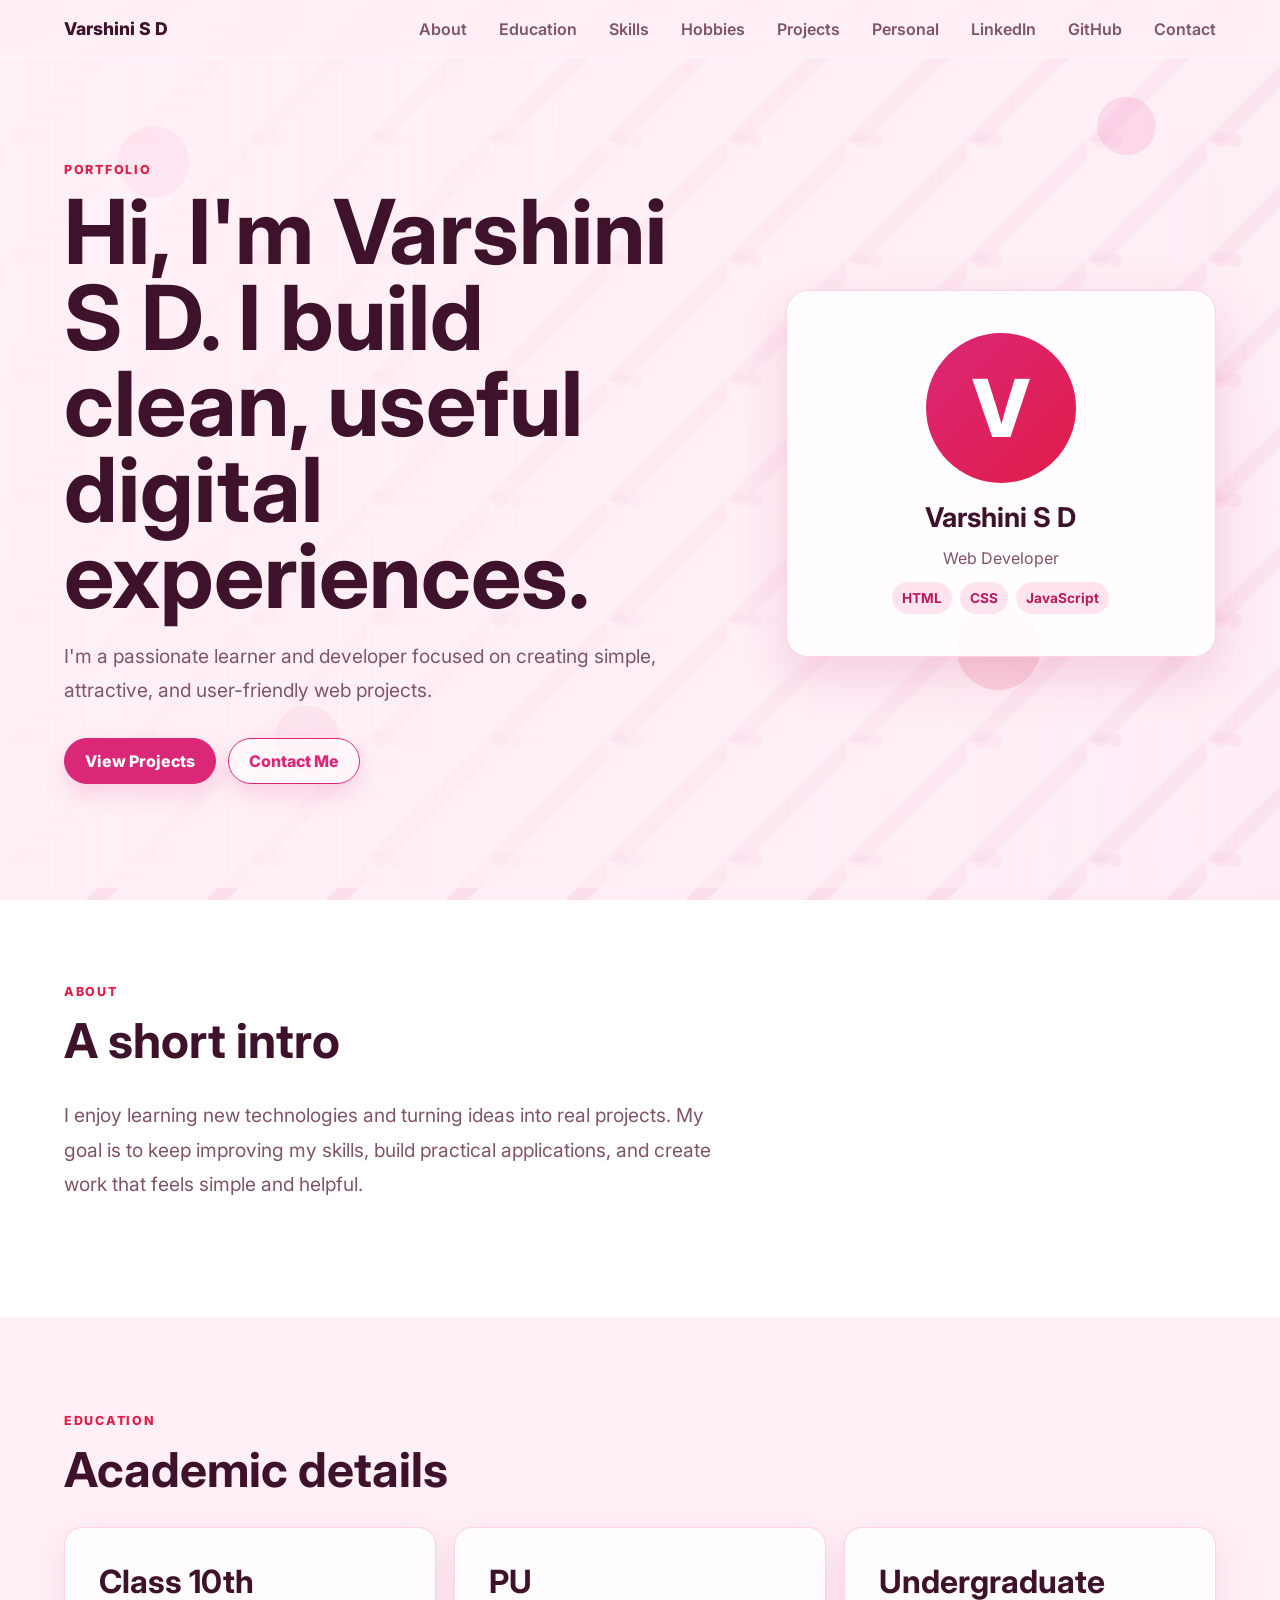
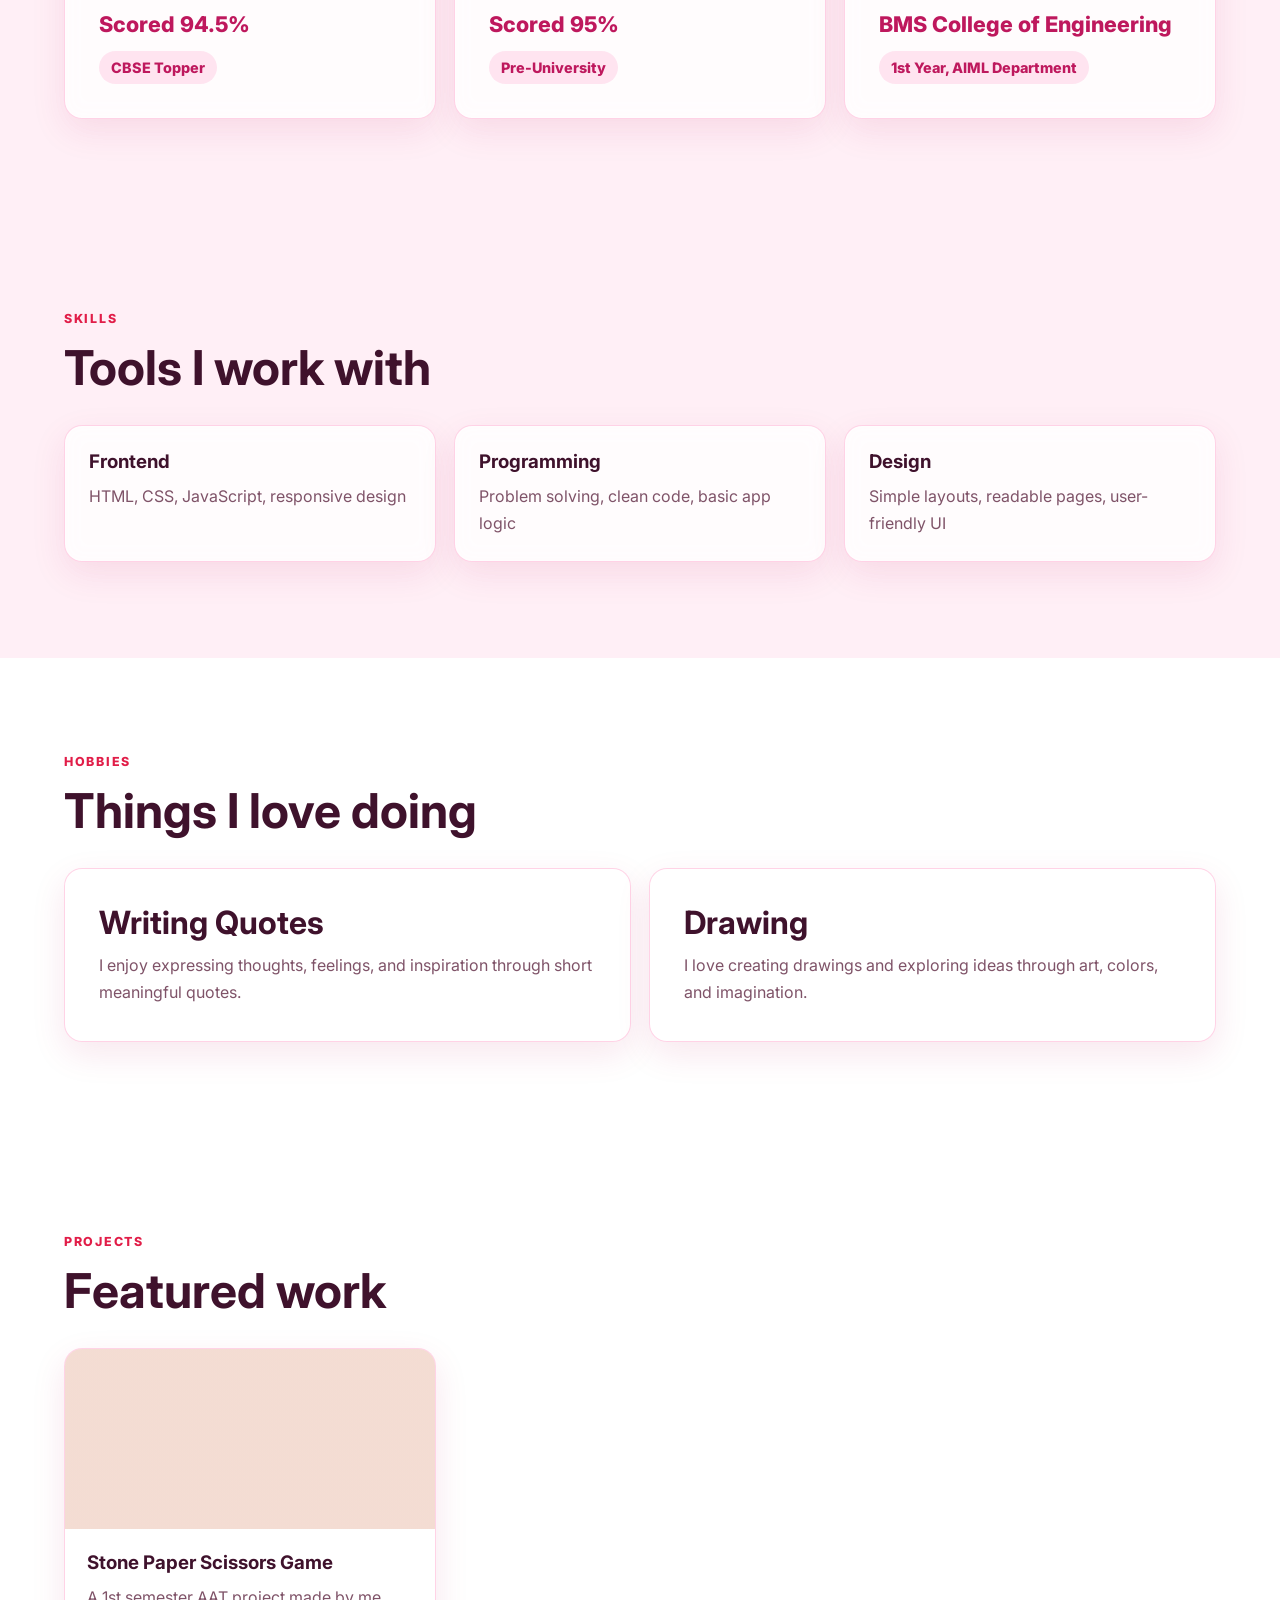
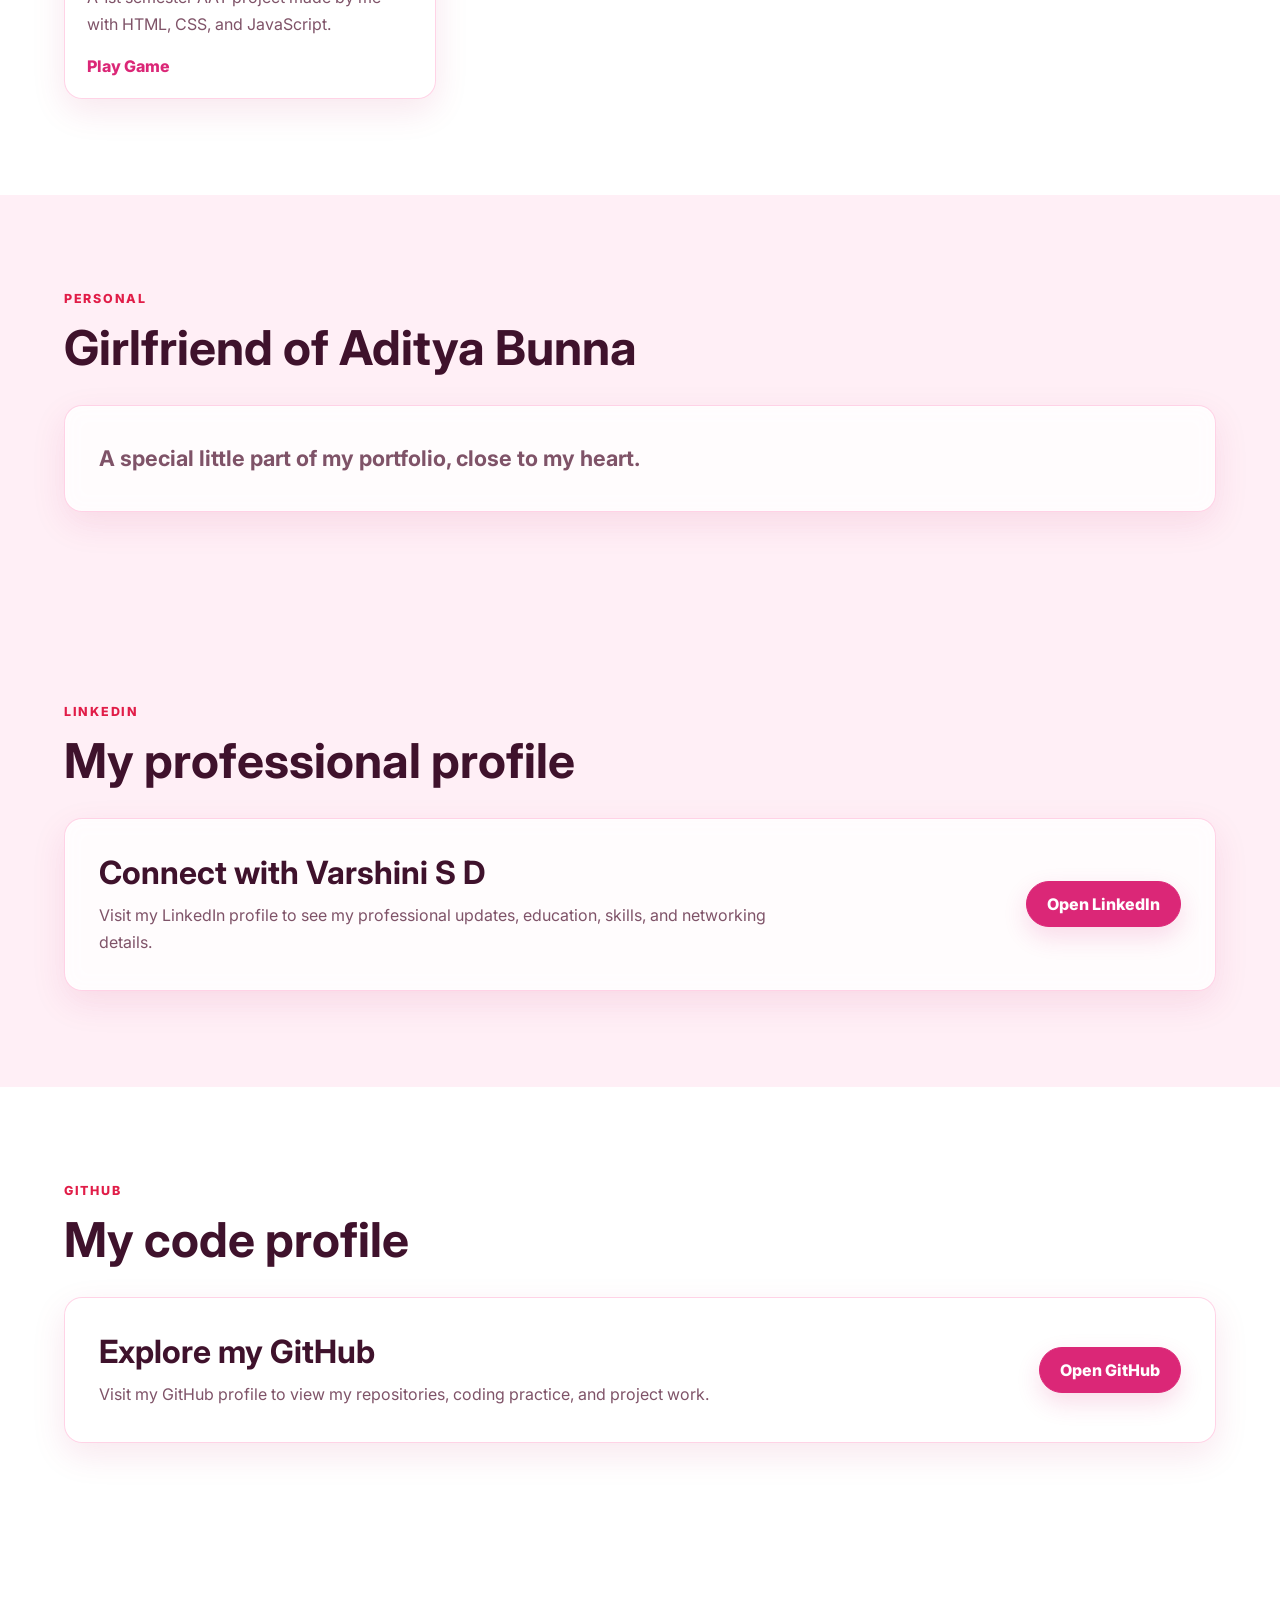
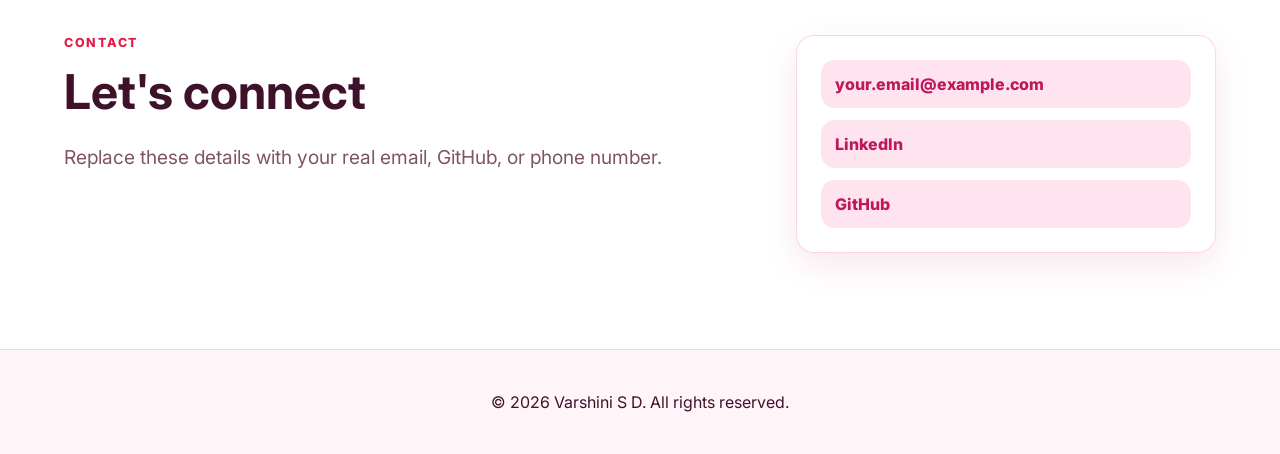
==== commit ca7a9ab8: "Refresh portfolio background styling" ====
--- a/index.html
+++ b/index.html
@@ -7,7 +7,7 @@
   <link rel="preconnect" href="https://fonts.googleapis.com">
   <link rel="preconnect" href="https://fonts.gstatic.com" crossorigin>
   <link href="https://fonts.googleapis.com/css2?family=Inter:wght@400;500;600;700;800&display=swap" rel="stylesheet">
-  <link rel="stylesheet" href="styles.css" />
+  <link rel="stylesheet" href="styles.css?v=heart-theme-2" />
 </head>
 <body>
   <header class="site-header">
--- a/styles.css
+++ b/styles.css
@@ -33,10 +33,11 @@
   font-family: "Inter", Arial, sans-serif;
   color: var(--text);
   background:
-    radial-gradient(circle at 12% 18%, rgba(255, 77, 166, 0.28) 0 2.2rem, transparent 2.25rem),
-    radial-gradient(circle at 88% 14%, rgba(244, 114, 182, 0.26) 0 1.8rem, transparent 1.85rem),
-    radial-gradient(circle at 78% 72%, rgba(225, 29, 72, 0.2) 0 2.6rem, transparent 2.65rem),
-    linear-gradient(135deg, rgba(255, 240, 246, 0.94), rgba(252, 231, 243, 0.88)),
+    radial-gradient(circle at 12% 18%, rgba(255, 77, 166, 0.34) 0 2.2rem, transparent 2.25rem),
+    radial-gradient(circle at 88% 14%, rgba(244, 114, 182, 0.3) 0 1.8rem, transparent 1.85rem),
+    radial-gradient(circle at 78% 72%, rgba(225, 29, 72, 0.24) 0 2.6rem, transparent 2.65rem),
+    radial-gradient(circle at 24% 82%, rgba(219, 39, 119, 0.22) 0 2rem, transparent 2.05rem),
+    linear-gradient(135deg, rgba(255, 240, 246, 0.9), rgba(252, 231, 243, 0.82)),
     url("https://images.unsplash.com/photo-1518199266791-5375a83190b7?auto=format&fit=crop&w=1800&q=85");
   background-attachment: fixed;
   background-position: center;
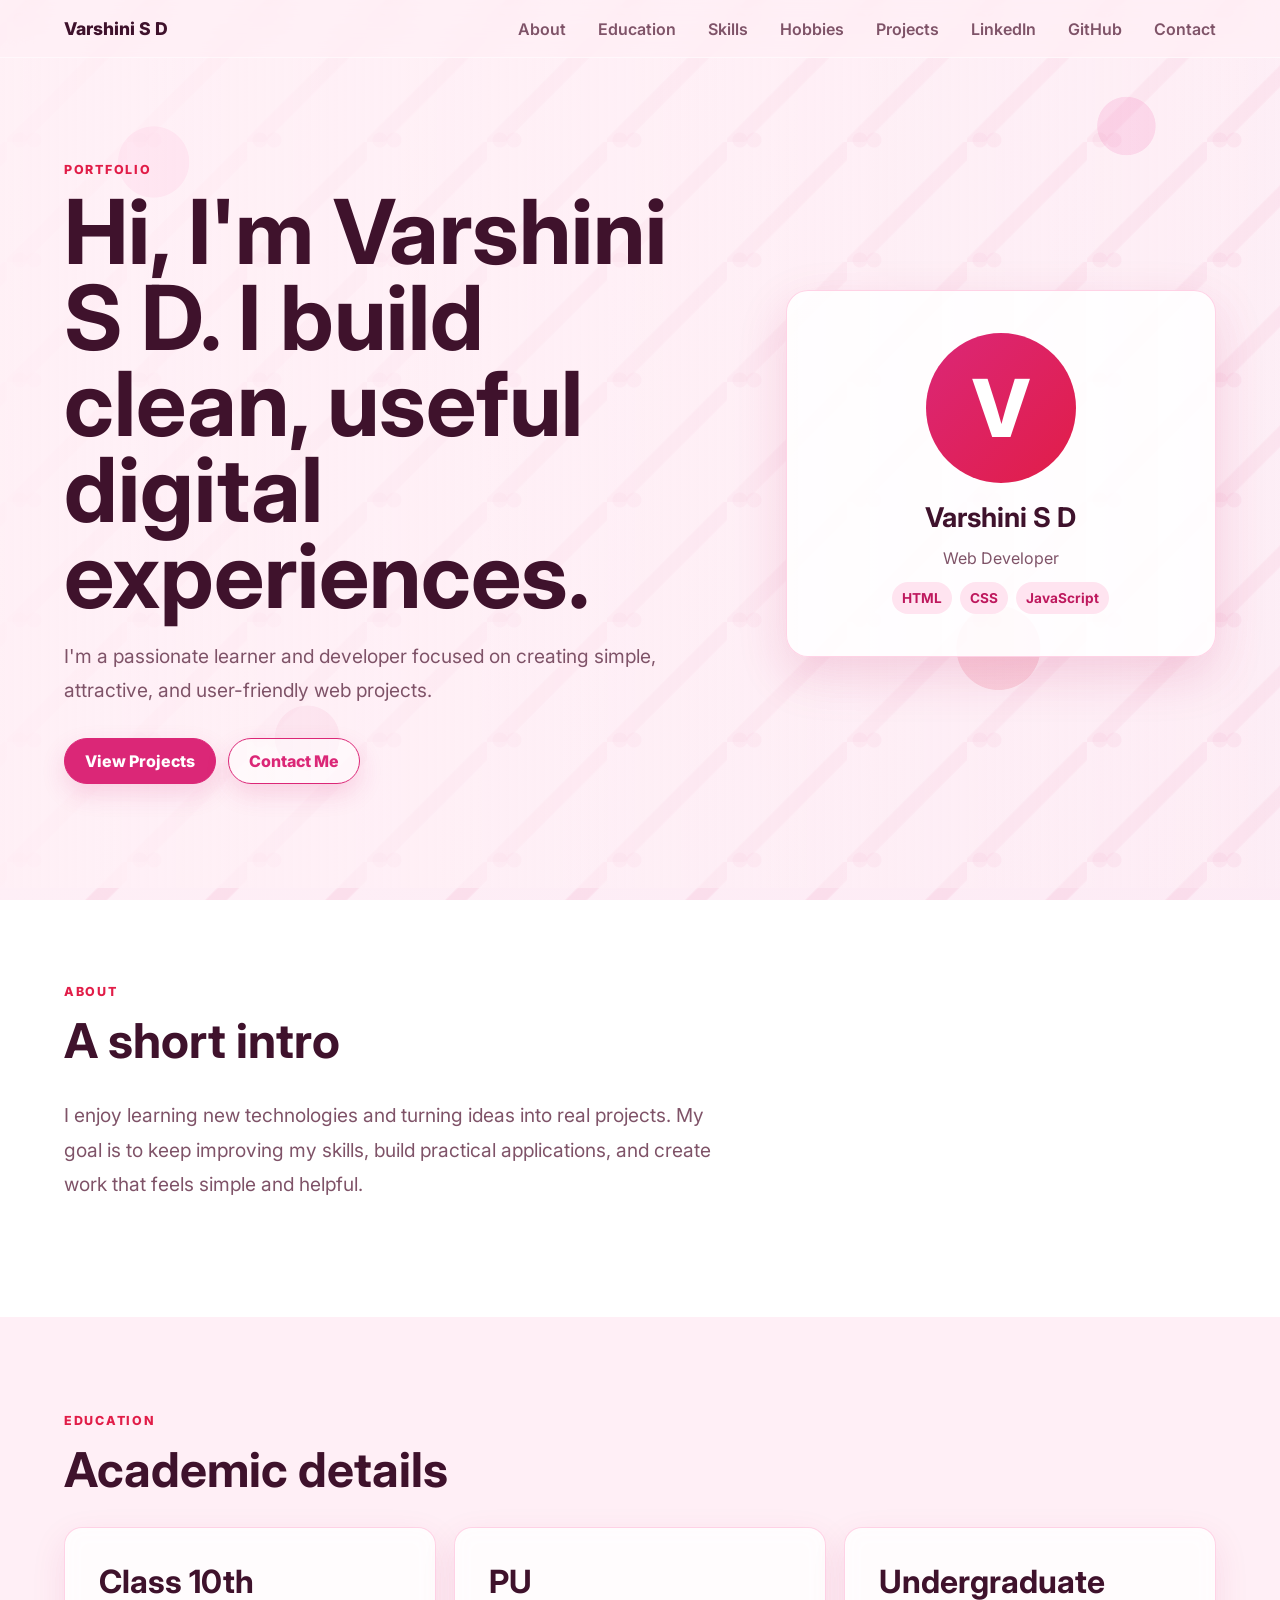
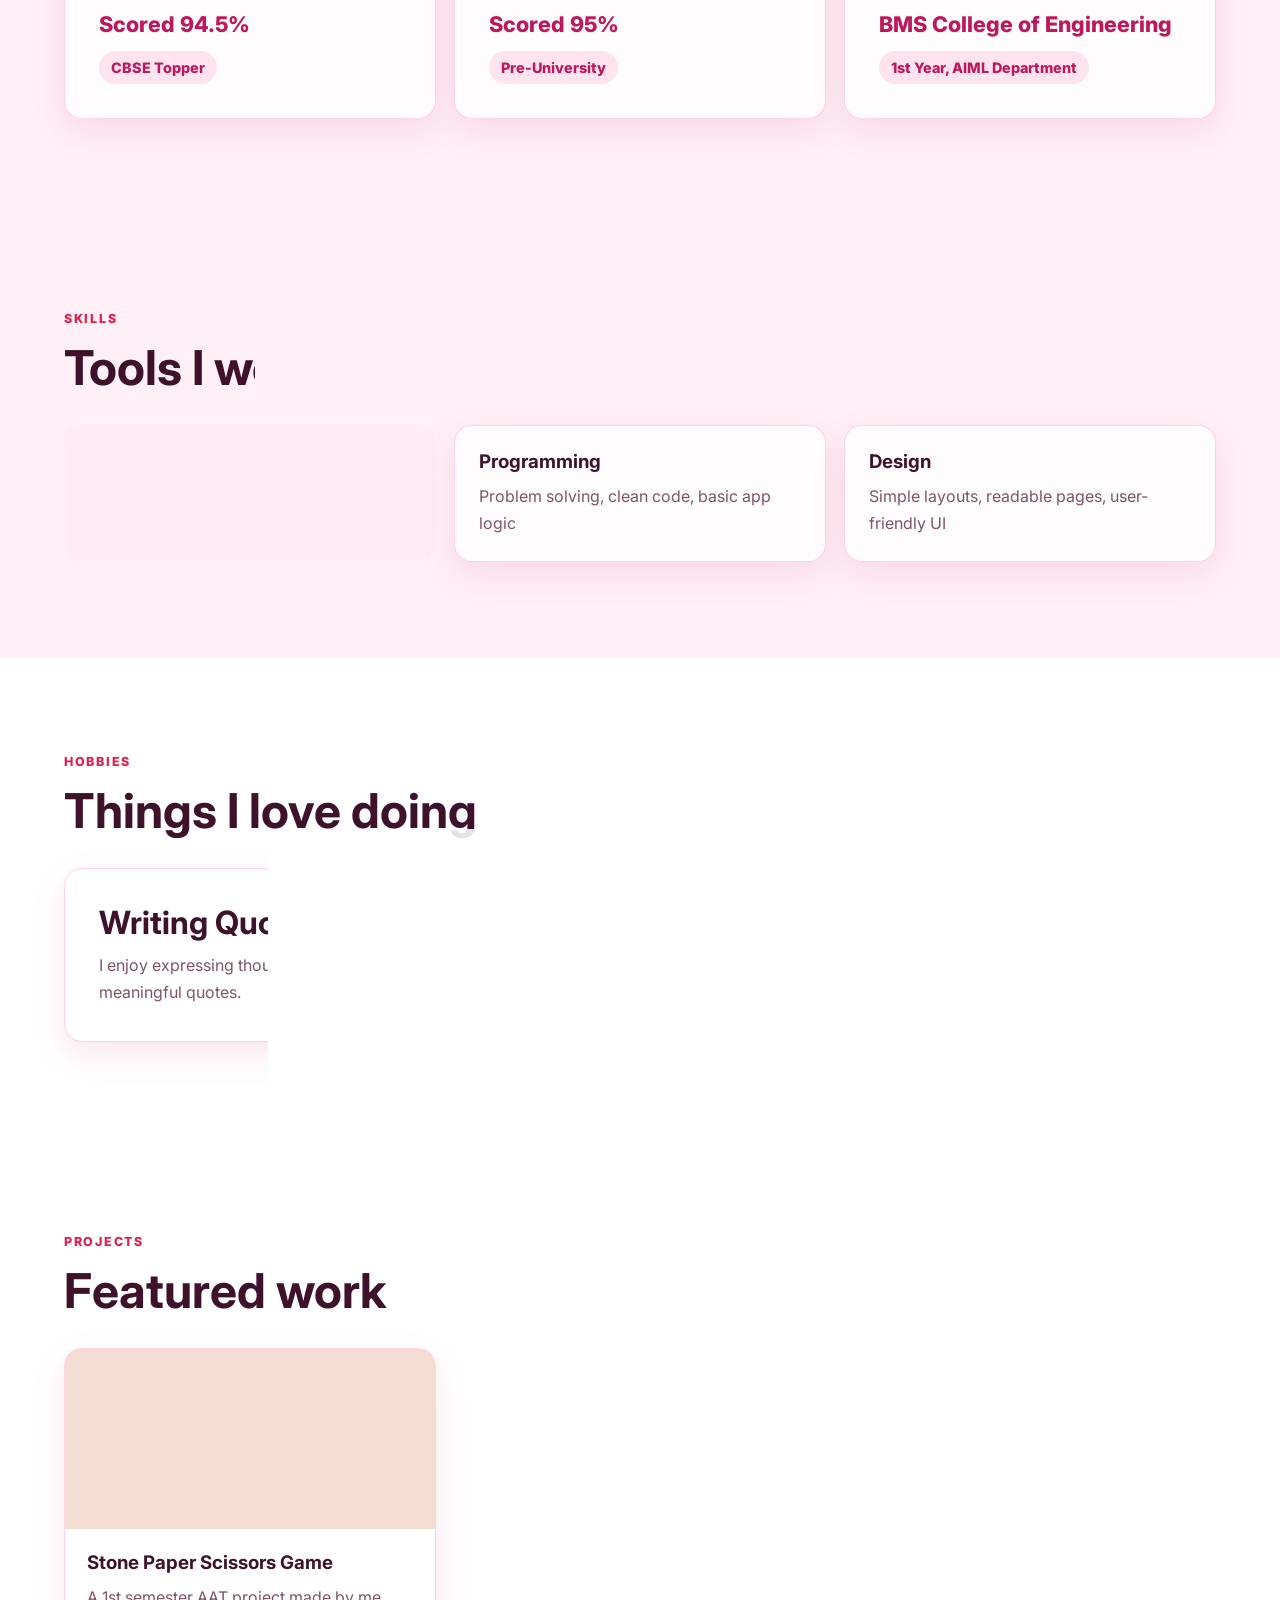
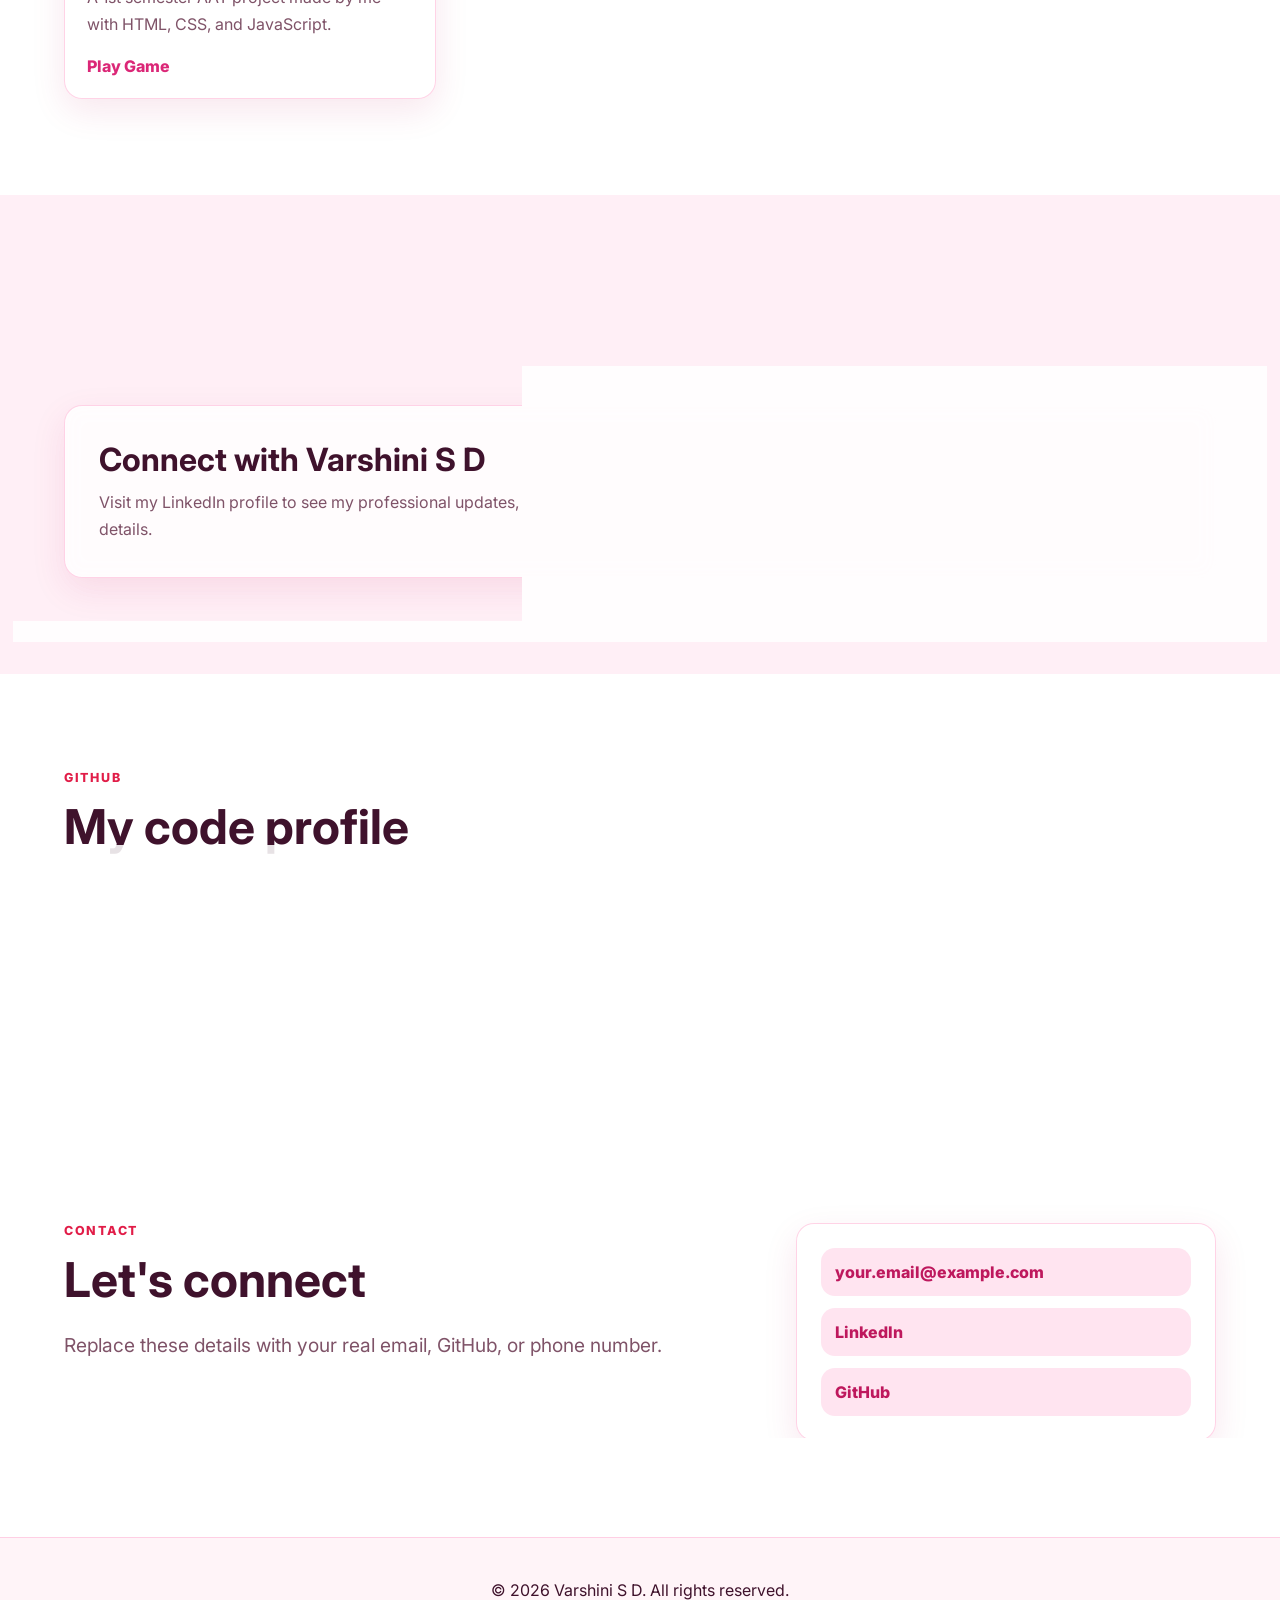
==== commit 7def5385: "Remove personal relationship section" ====
--- a/index.html
+++ b/index.html
@@ -18,7 +18,6 @@
       <a href="#skills">Skills</a>
       <a href="#hobbies">Hobbies</a>
       <a href="#projects">Projects</a>
-      <a href="#personal">Personal</a>
       <a href="#linkedin">LinkedIn</a>
       <a href="#github">GitHub</a>
       <a href="#contact">Contact</a>
@@ -142,16 +141,6 @@
       </div>
     </section>
 
-    <section id="personal" class="section muted personal-section">
-      <div class="section-heading">
-        <p class="eyebrow">Personal</p>
-        <h2>Girlfriend of Aditya Bunna</h2>
-      </div>
-      <div class="personal-card">
-        <p>A special little part of my portfolio, close to my heart.</p>
-      </div>
-    </section>
-
     <section id="linkedin" class="section muted linkedin-section">
       <div class="section-heading">
         <p class="eyebrow">LinkedIn</p>
--- a/styles.css
+++ b/styles.css
@@ -280,7 +280,6 @@
 .education-card,
 .hobby-card,
 .project-card,
-.personal-card,
 .linkedin-card,
 .social-card,
 .contact-card {
@@ -295,7 +294,6 @@
 .education-card:hover,
 .hobby-card:hover,
 .project-card:hover,
-.personal-card:hover,
 .linkedin-card:hover,
 .social-card:hover,
 .contact-card:hover {
@@ -414,18 +412,6 @@
   transform: translateX(4px);
 }
 
-.personal-card {
-  padding: clamp(22px, 4vw, 34px);
-  color: var(--muted);
-  font-size: clamp(1.1rem, 2vw, 1.35rem);
-  font-weight: 700;
-  line-height: 1.7;
-}
-
-.personal-card p {
-  margin: 0;
-}
-
 .linkedin-card,
 .social-card {
   display: flex;
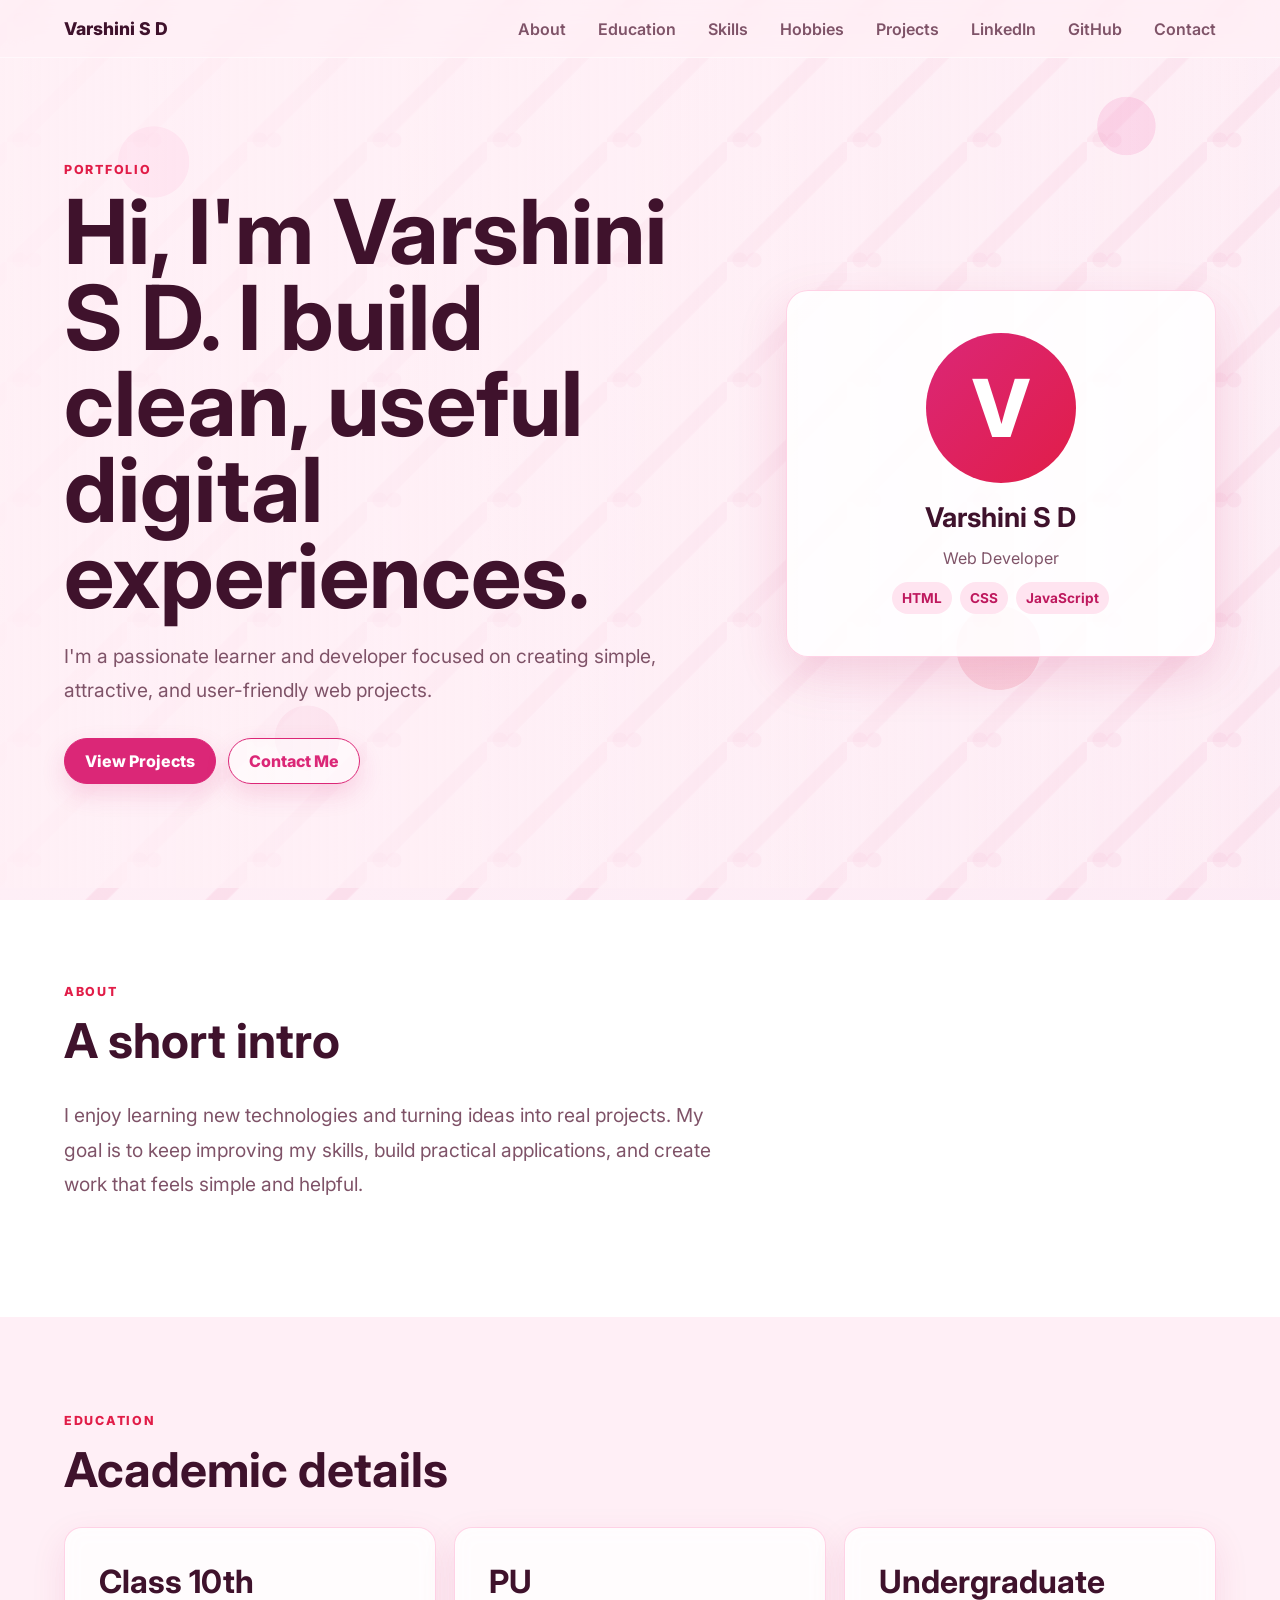
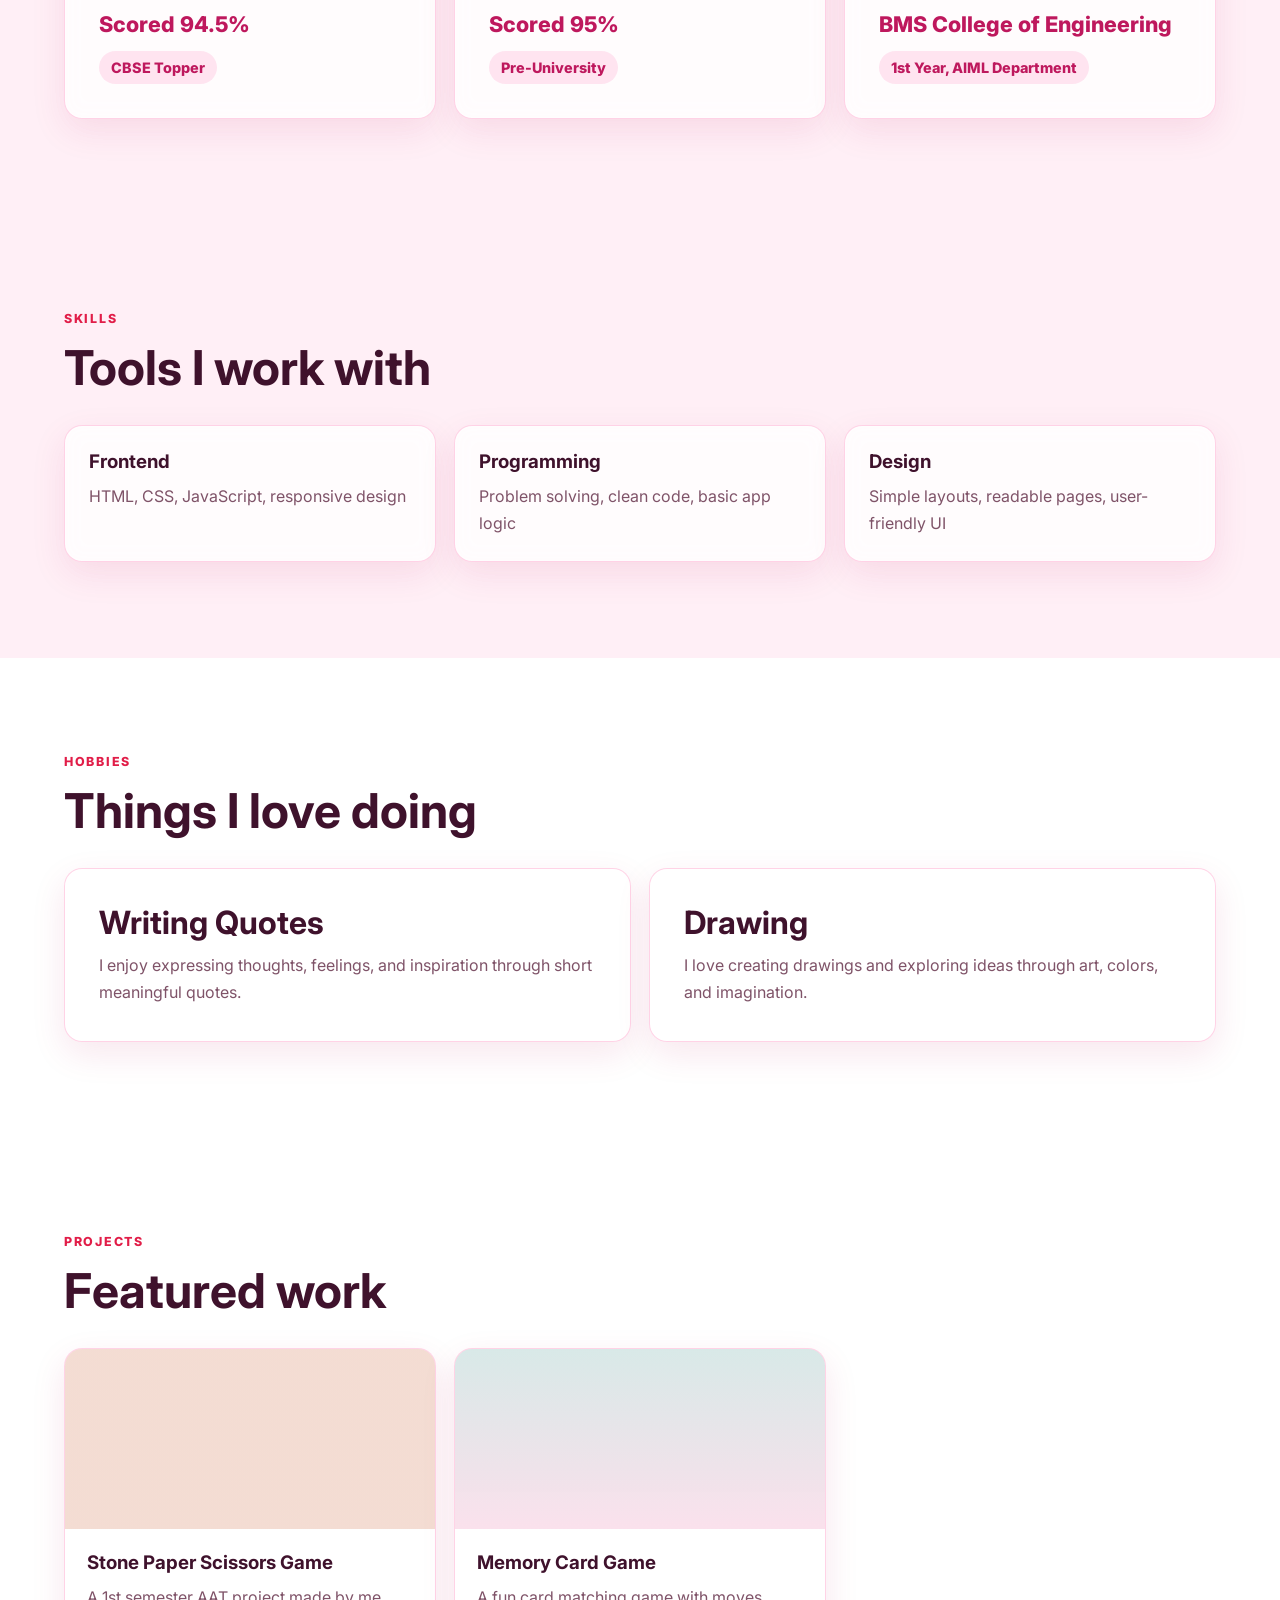
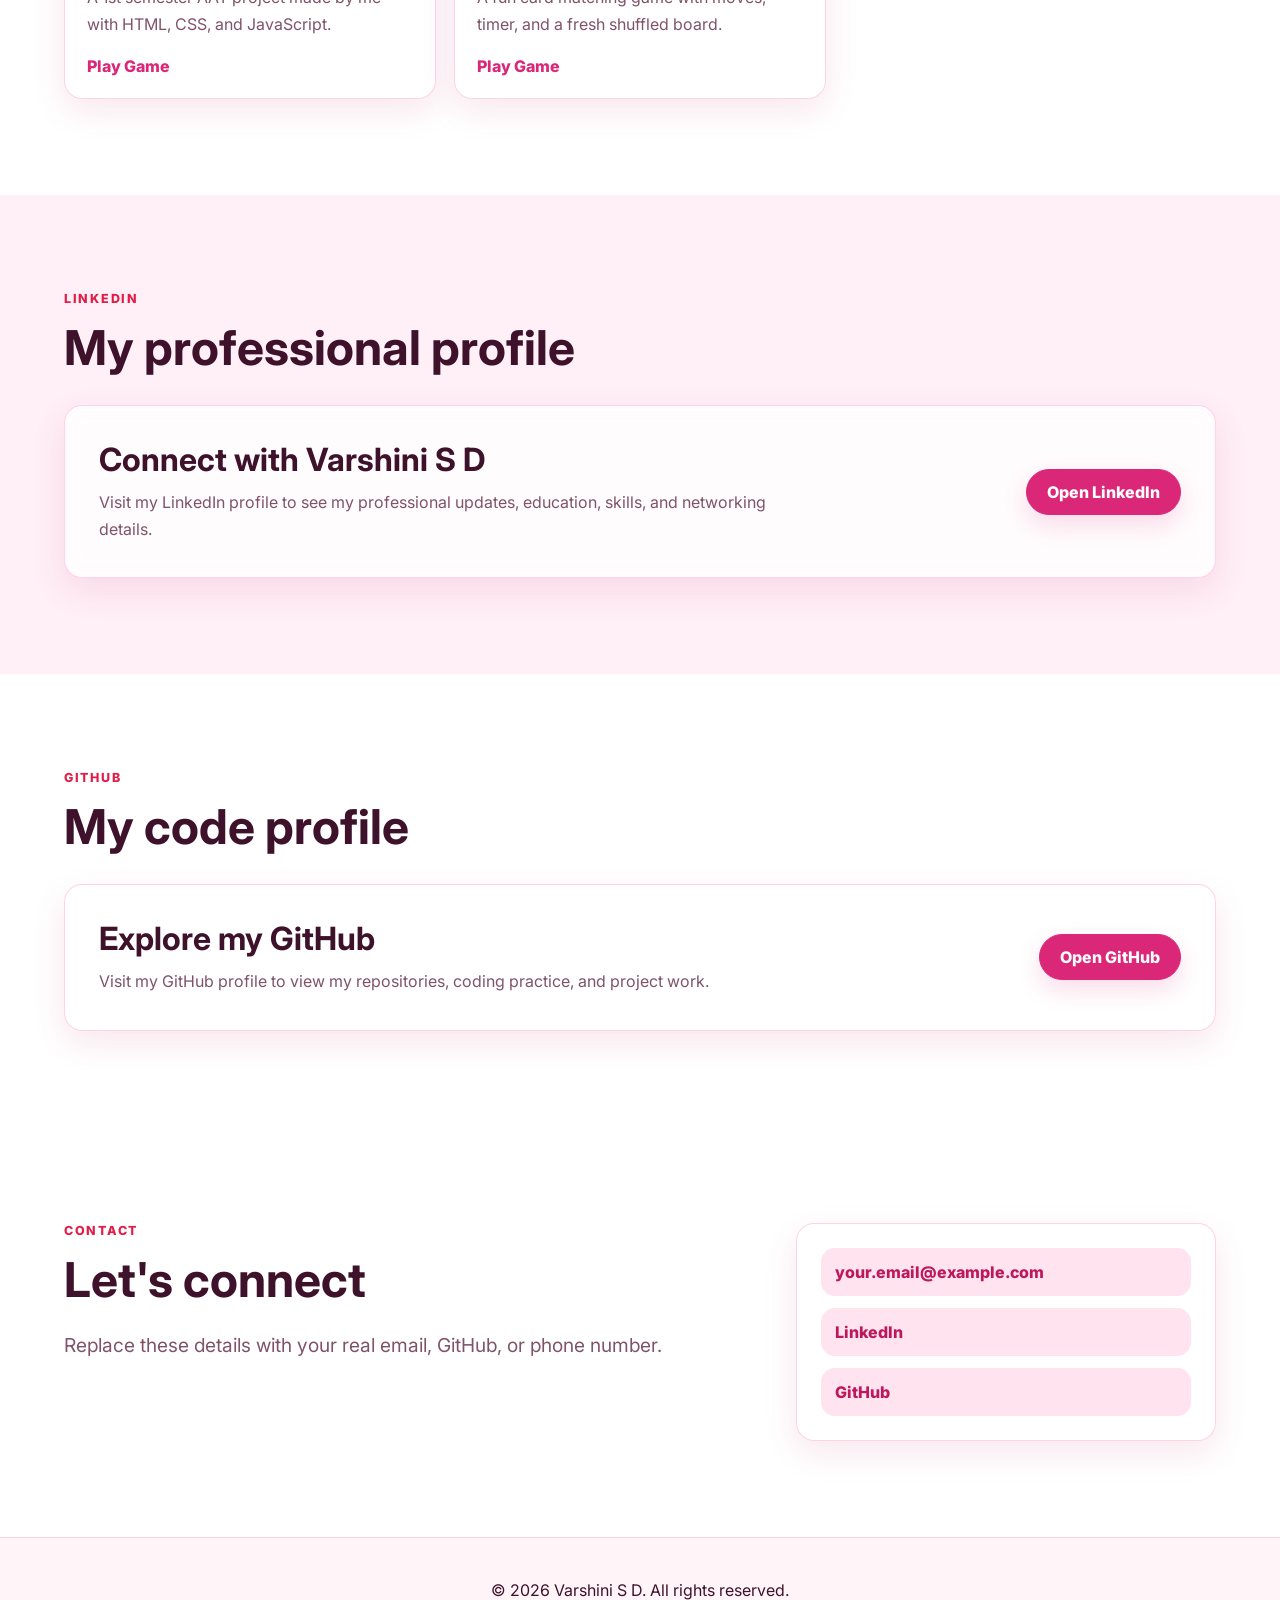
==== commit a4d0d02a: "Add memory card game site" ====
--- a/index.html
+++ b/index.html
@@ -138,6 +138,14 @@
             <a href="stone-paper-scissors.html">Play Game</a>
           </div>
         </article>
+        <article class="project-card">
+          <div class="project-image project-memory"></div>
+          <div class="project-body">
+            <h3>Memory Card Game</h3>
+            <p>A fun card matching game with moves, timer, and a fresh shuffled board.</p>
+            <a href="memory-card-game.html">Play Game</a>
+          </div>
+        </article>
       </div>
     </section>
 
--- a/styles.css
+++ b/styles.css
@@ -390,6 +390,12 @@
     url("https://images.unsplash.com/photo-1515879218367-8466d910aaa4?auto=format&fit=crop&w=900&q=80");
 }
 
+.project-memory {
+  background:
+    linear-gradient(rgba(15, 118, 110, 0.16), rgba(219, 39, 119, 0.14)),
+    url("https://images.unsplash.com/photo-1610890716171-6b1bb98ffd09?auto=format&fit=crop&w=900&q=80");
+}
+
 .project-three {
   background:
     linear-gradient(rgba(31, 41, 51, 0.12), rgba(31, 41, 51, 0.12)),
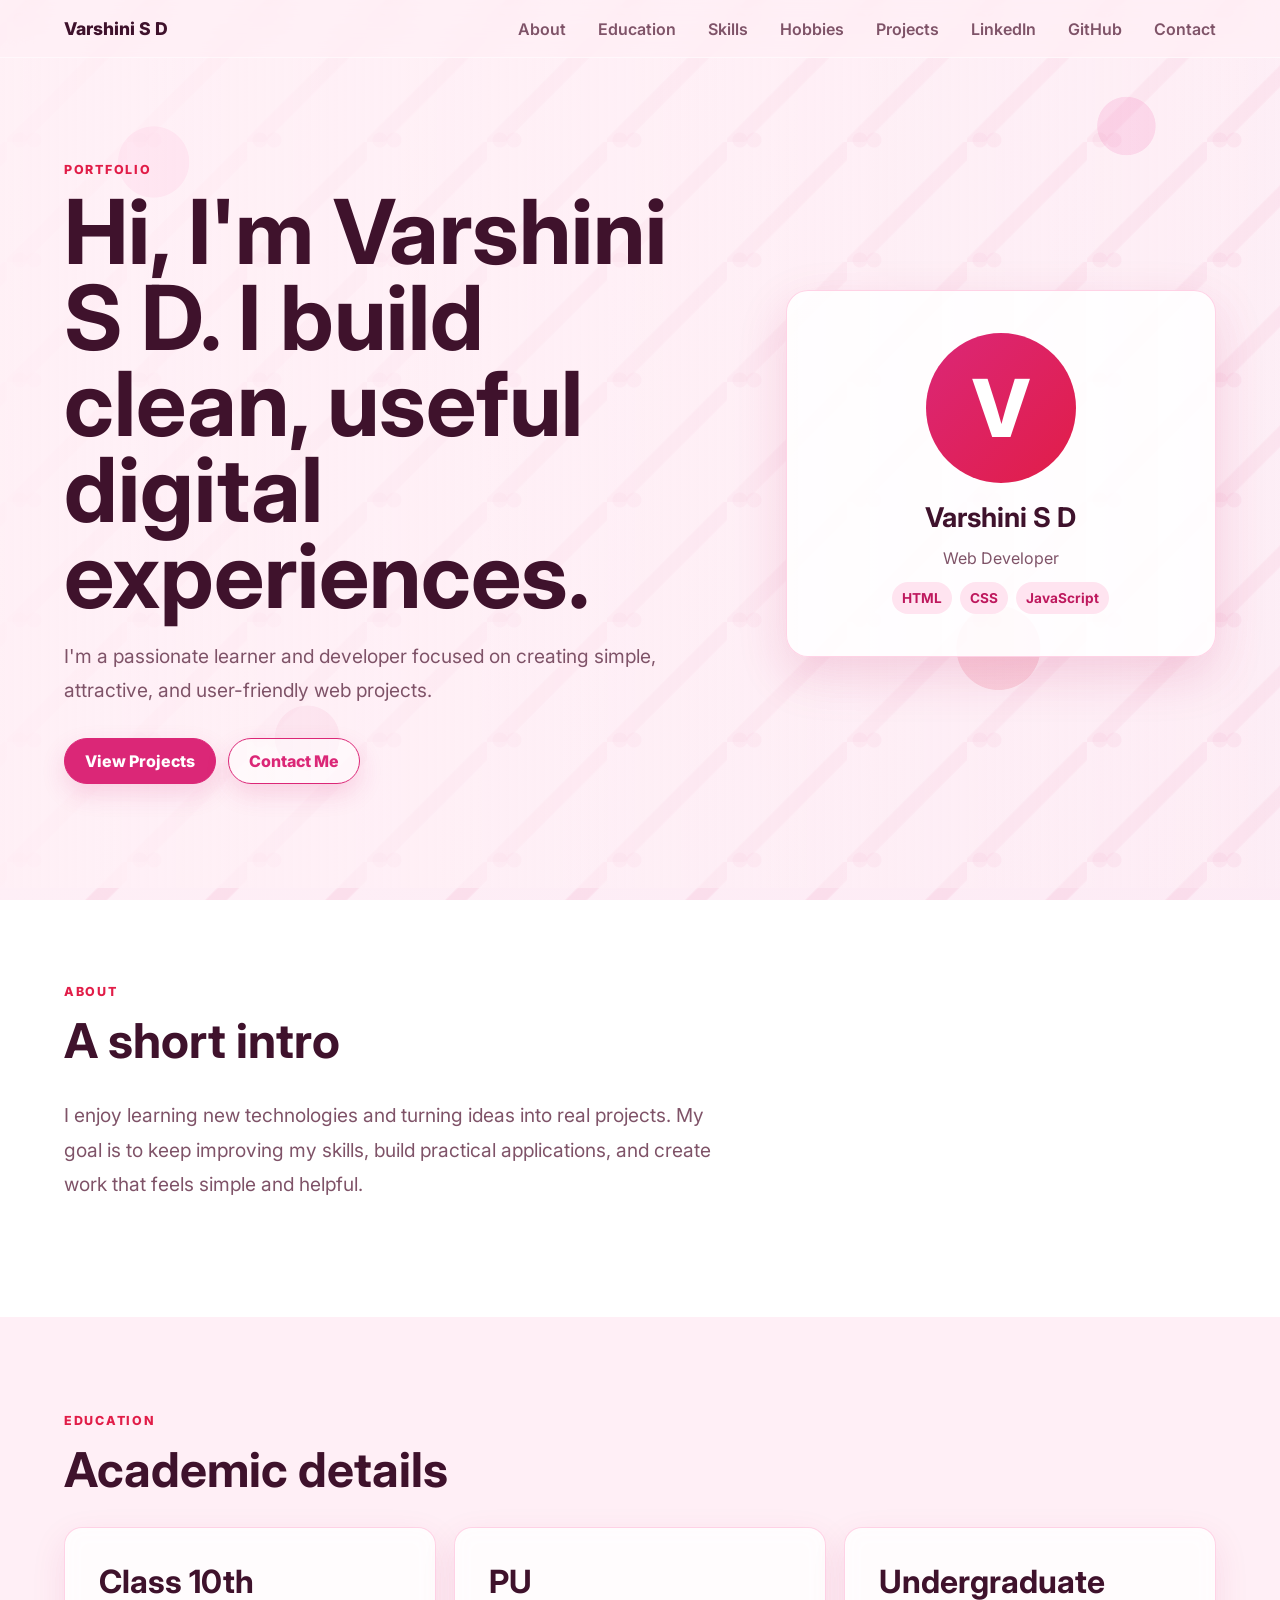
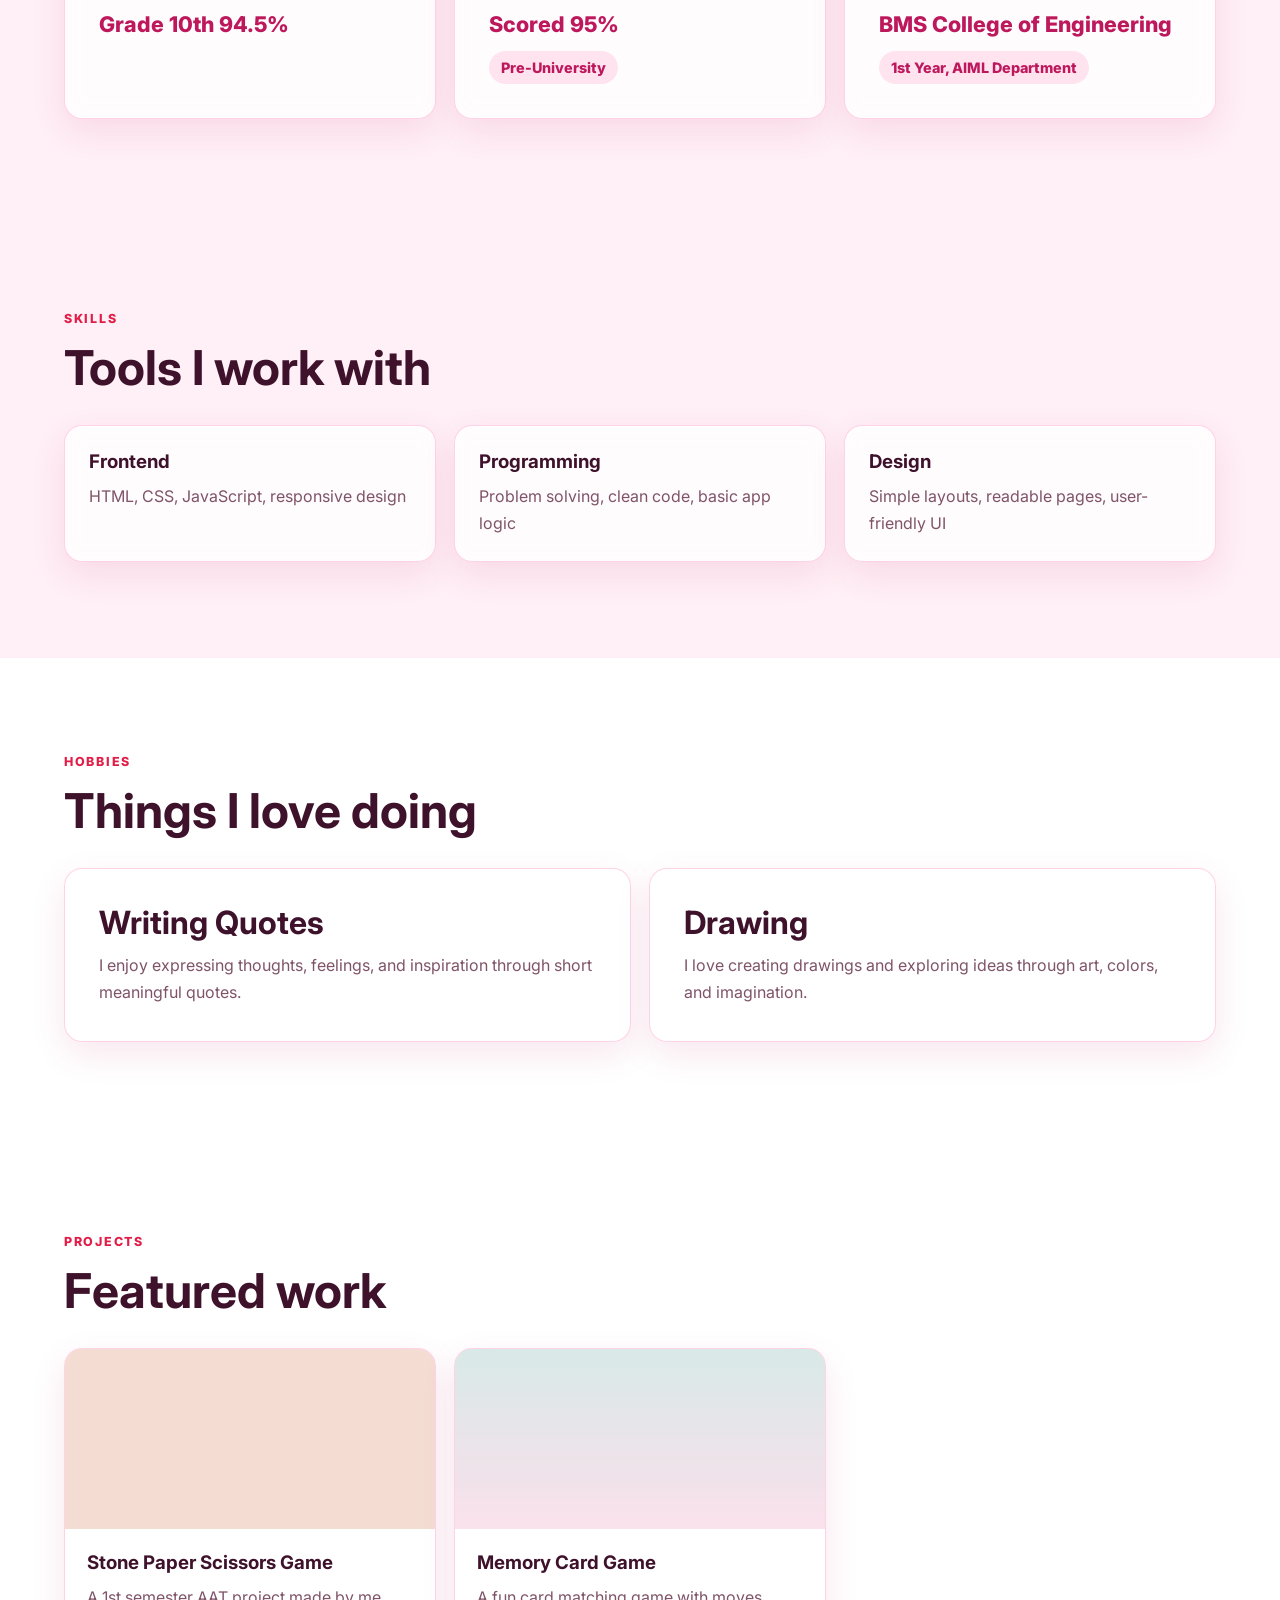
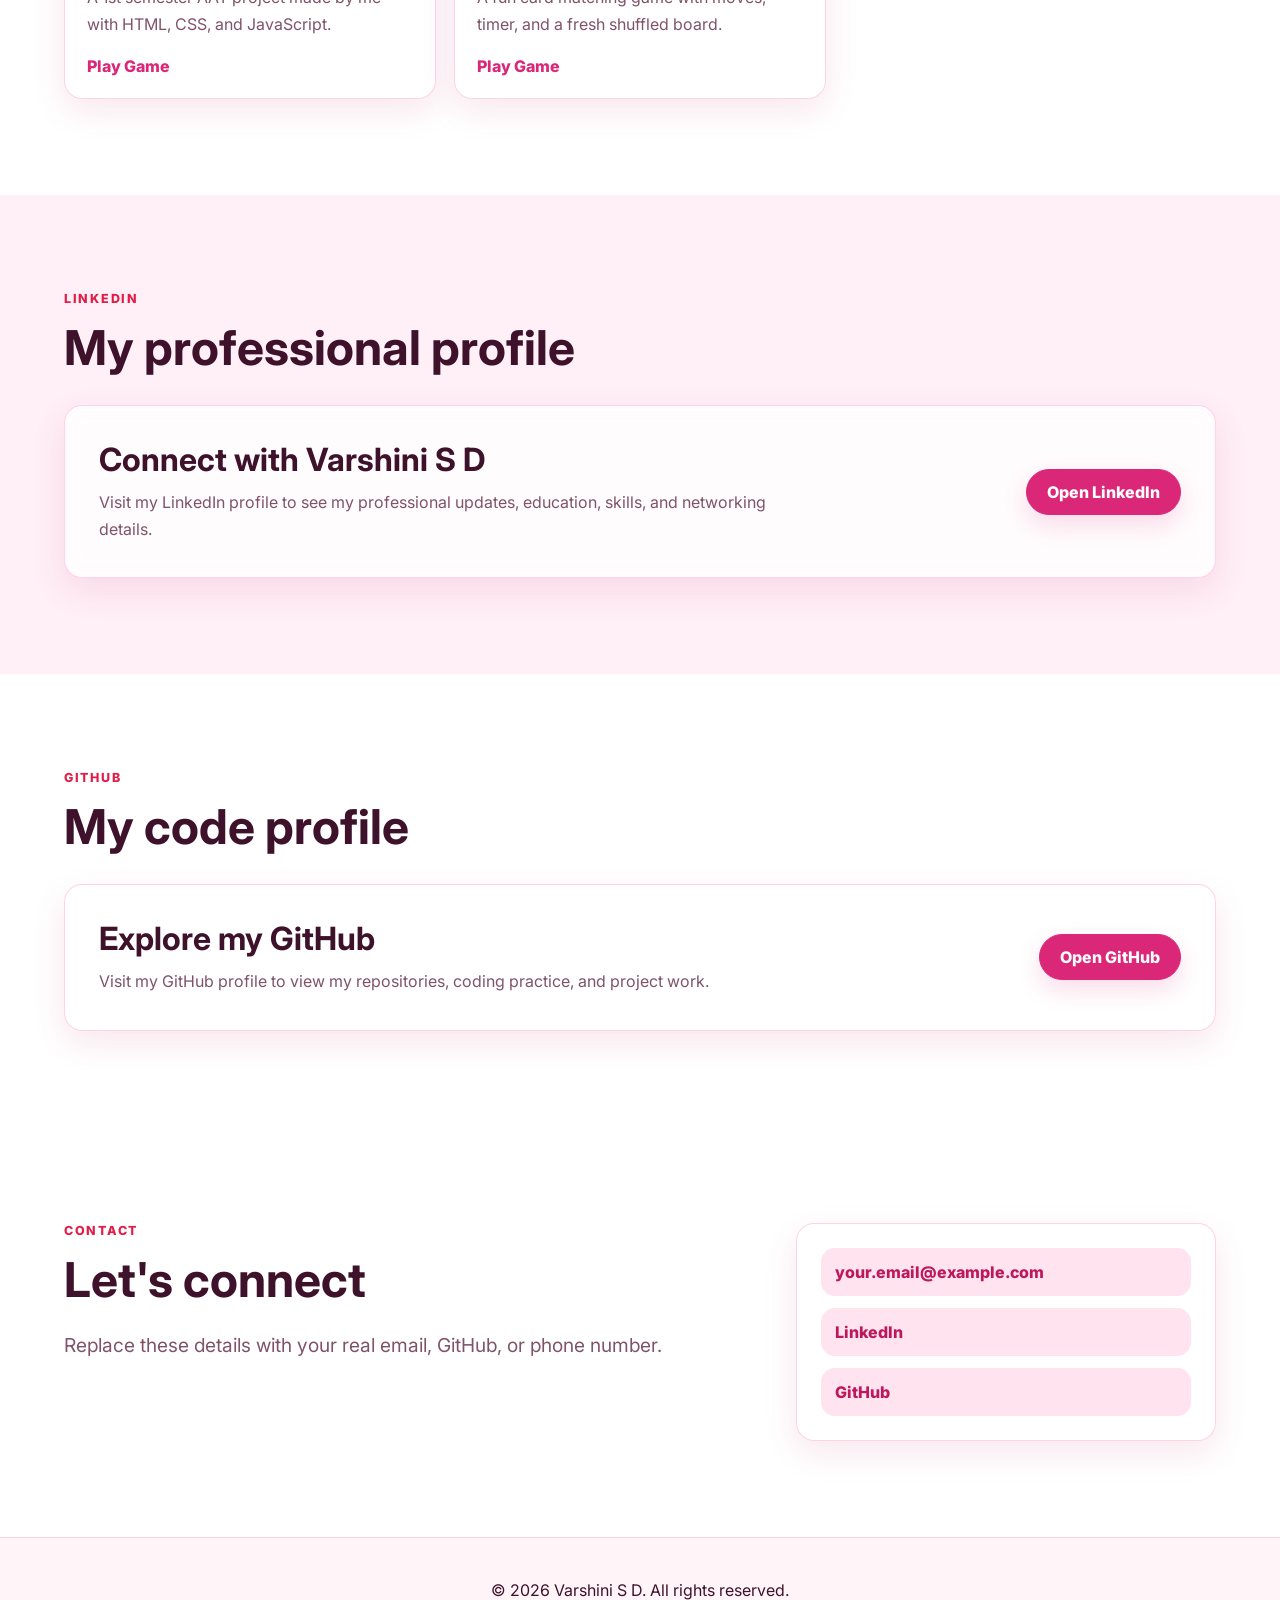
==== commit b3278aa0: "Update class 10 education text" ====
--- a/index.html
+++ b/index.html
@@ -70,8 +70,7 @@
       <div class="education-grid">
         <article class="education-card">
           <h3>Class 10th</h3>
-          <p>Scored 94.5%</p>
-          <span>CBSE Topper</span>
+          <p>Grade 10th 94.5%</p>
         </article>
         <article class="education-card">
           <h3>PU</h3>
